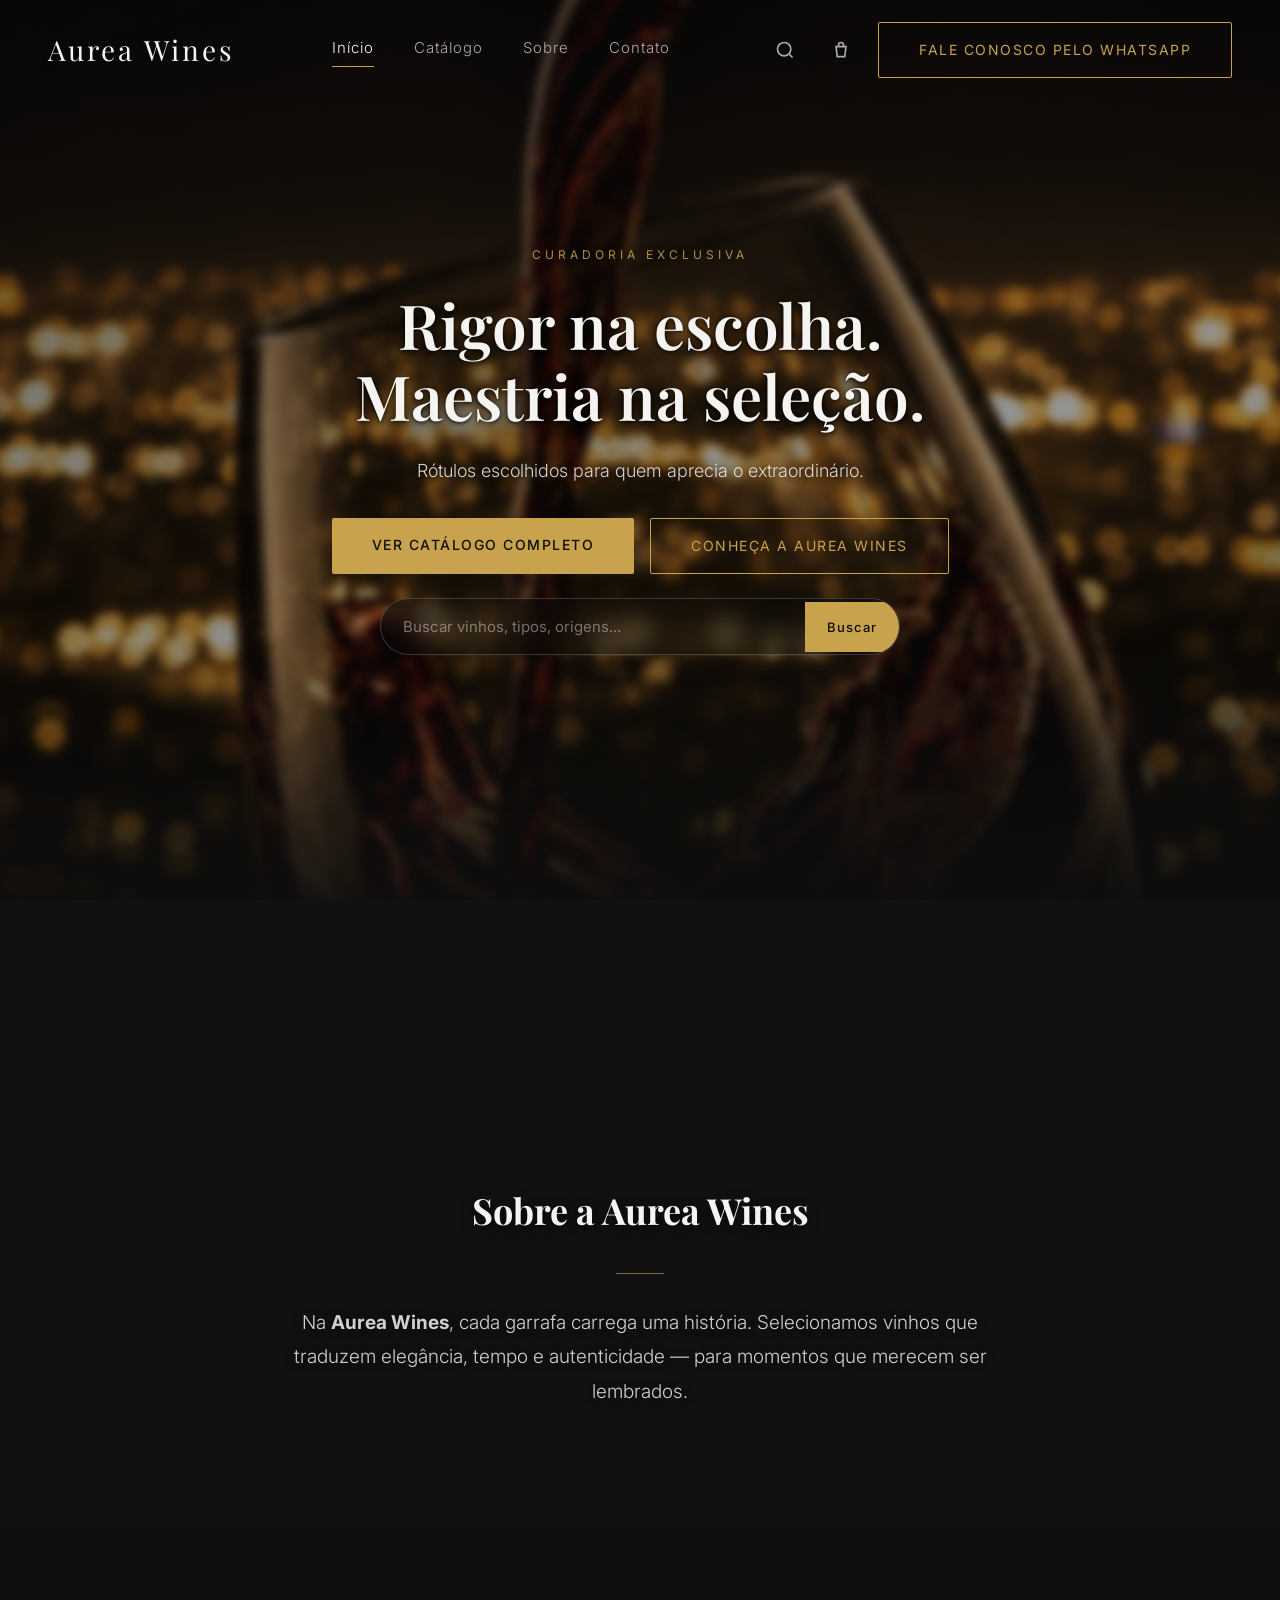
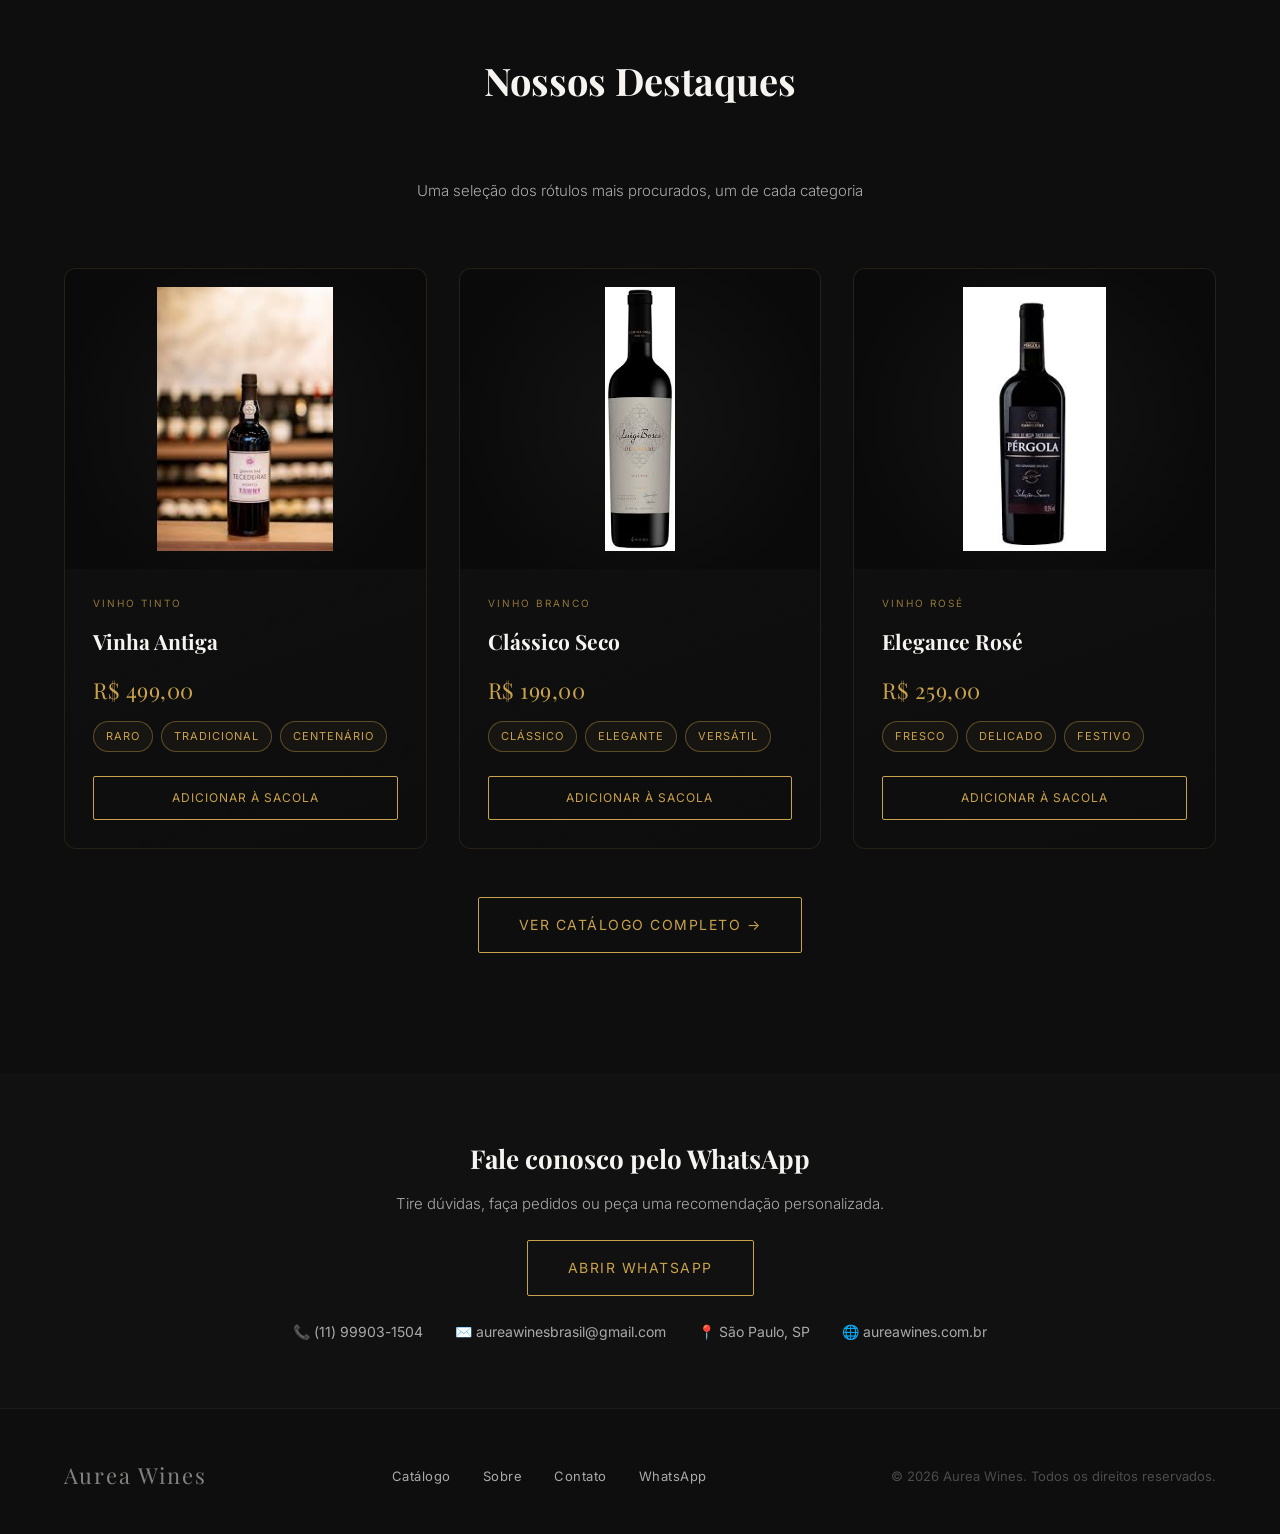
==== html/index.html @ b4cd6652 "Aurea Wines - versão inicial" ====
<!doctype html>
<html lang="pt-BR">
  <head>
    <meta charset="UTF-8" />
    <meta name="viewport" content="width=device-width, initial-scale=1.0" />
    <title>Aurea Wines — Rótulos selecionados com rigor</title>
    <meta
      name="description"
      content="Vinhos selecionados com rigor para quem aprecia o extraordinário."
    />
    <link rel="icon" type="image/png" href="../assets/images/Logo.png" />
    <link rel="preconnect" href="https://fonts.googleapis.com" />
    <link rel="preconnect" href="https://fonts.gstatic.com" crossorigin />
    <link
      href="https://fonts.googleapis.com/css2?family=Playfair+Display:wght@400;600&family=Inter:wght@300;400;500&display=swap"
      rel="stylesheet"
    />
    <link rel="stylesheet" href="../css/reset.css" />
    <link rel="stylesheet" href="../css/variables.css" />
    <link rel="stylesheet" href="../css/style.css" />
    <link rel="stylesheet" href="../css/animation-scroll.css" />
    <style>
      /* CTA compacto */
      .cta-compact {
        padding: 64px 0;
        background: var(--color-black-soft);
        text-align: center;
      }
      .cta-compact h3 {
        font-family: var(--font-title);
        font-size: 26px;
        margin-bottom: 10px;
      }
      .cta-compact p {
        font-size: 15px;
        color: var(--color-muted);
        margin-bottom: 24px;
        font-weight: 300;
      }
      .cta-compact-info {
        display: flex;
        justify-content: center;
        gap: 32px;
        flex-wrap: wrap;
        margin-top: 24px;
        font-size: 14px;
        color: var(--color-muted);
      }
    </style>
  </head>
  <body>
    <!-- HEADER -->
    <header class="header">
      <div class="header-content">
        <a href="index.html" class="logo">Aurea Wines</a>
        <nav class="nav nav-center">
          <a href="index.html" class="active">Início</a>
          <a href="catalogo.html">Catálogo</a>
          <a href="sobre.html">Sobre</a>
          <a href="contato.html">Contato</a>
        </nav>
        <div class="header-actions">
          <button class="icon-btn" aria-label="Buscar">
            <svg viewBox="0 0 24 24" class="icon">
              <circle cx="11" cy="11" r="8" />
              <line x1="21" y1="21" x2="16.65" y2="16.65" />
            </svg>
          </button>
          <button
            class="icon-btn"
            aria-label="Sacola"
            style="position: relative"
          >
            <svg viewBox="0 0 24 24" class="icon">
              <path d="M6 8h12l-1.5 12h-9L6 8z" />
              <path d="M9 8V6a3 3 0 0 1 6 0v2" />
            </svg>
            <span id="cartBadge"></span>
          </button>
          <a
            href="https://wa.me/5511999031504?text=Olá!%20Gostaria%20de%20conversar%20sobre%20os%20produtos%20da%20Aurea%20Wines."
            target="_blank"
            class="btn-outline header-cta"
          >
            Fale conosco pelo WhatsApp
          </a>
        </div>
      </div>
    </header>

    <!-- HERO + MANIFESTO -->
    <div class="bg-section">
      <section class="hero" id="home">
        <div class="hero-content container reveal">
          <span class="hero-eyebrow">Curadoria exclusiva</span>
          <h2>Rigor na escolha.<br />Maestria na seleção.</h2>
          <p>Rótulos escolhidos para quem aprecia o extraordinário.</p>
          <div class="hero-actions">
            <a href="catalogo.html" class="btn-primary"
              >Ver Catálogo Completo</a
            >
            <a href="sobre.html" class="btn-outline">Conheça a Aurea Wines</a>
          </div>
          <!-- Barra de busca rápida -->
          <div class="hero-search">
            <input
              type="text"
              id="heroSearchInput"
              placeholder="Buscar vinhos, tipos, origens..."
              autocomplete="off"
            />
            <button onclick="heroSearchGo()">Buscar</button>
          </div>
        </div>
      </section>

      <section class="manifesto reveal" id="sobre">
        <div class="container">
          <h3>Sobre a Aurea Wines</h3>
          <div class="manifesto-divider"></div>
          <p>
            Na <strong>Aurea Wines</strong>, cada garrafa carrega uma história.
            Selecionamos vinhos que traduzem elegância, tempo e autenticidade —
            para momentos que merecem ser lembrados.
          </p>
        </div>
      </section>
    </div>

    <!-- DESTAQUES (dinâmico — um por tipo) -->
    <section class="produtos-preview" id="produtos">
      <div class="container">
        <h3 class="reveal">Nossos Destaques</h3>
        <div class="section-gold-line reveal reveal-delay-1"></div>
        <p class="section-subtitle reveal reveal-delay-2">
          Uma seleção dos rótulos mais procurados, um de cada categoria
        </p>

        <!-- Skeletons enquanto carrega -->
        <div class="produtos-grid" id="destaquesGrid">
          <div class="wine-skeleton">
            <div class="skel-img"></div>
            <div class="skel-content">
              <div class="skel-line h2"></div>
              <div class="skel-line h1"></div>
              <div class="skel-line btn"></div>
            </div>
          </div>
          <div class="wine-skeleton">
            <div class="skel-img"></div>
            <div class="skel-content">
              <div class="skel-line h2"></div>
              <div class="skel-line h1"></div>
              <div class="skel-line btn"></div>
            </div>
          </div>
          <div class="wine-skeleton">
            <div class="skel-img"></div>
            <div class="skel-content">
              <div class="skel-line h2"></div>
              <div class="skel-line h1"></div>
              <div class="skel-line btn"></div>
            </div>
          </div>
        </div>

        <div style="text-align: center; margin-top: 48px" class="reveal">
          <a href="catalogo.html" class="btn-outline"
            >Ver catálogo completo →</a
          >
        </div>
      </div>
    </section>

    <!-- CTA COMPACTO -->
    <section class="cta-compact reveal" id="contato">
      <div class="container">
        <h3>Fale conosco pelo WhatsApp</h3>
        <p>
          Tire dúvidas, faça pedidos ou peça uma recomendação personalizada.
        </p>
        <a
          href="https://wa.me/5511999031504?text=Olá!%20Gostaria%20de%20conversar%20sobre%20os%20produtos%20da%20Aurea%20Wines."
          target="_blank"
          class="btn-outline"
        >
          Abrir WhatsApp
        </a>
        <div class="cta-compact-info">
          <span>📞 (11) 99903-1504</span>
          <span>✉️ aureawinesbrasil@gmail.com</span>
          <span>📍 São Paulo, SP</span>
          <span>🌐 aureawines.com.br</span>
        </div>
      </div>
    </section>

    <!-- FOOTER -->
    <footer class="footer reveal">
      <div class="container">
        <div class="footer-inner">
          <span class="footer-logo">Aurea Wines</span>
          <nav class="footer-links">
            <a href="catalogo.html">Catálogo</a>
            <a href="sobre.html">Sobre</a>
            <a href="contato.html">Contato</a>
            <a href="https://wa.me/5511999031504" target="_blank">WhatsApp</a>
          </nav>
          <p class="footer-copy">
            © 2026 Aurea Wines. Todos os direitos reservados.
          </p>
        </div>
      </div>
    </footer>

    <!-- OVERLAY + SACOLA -->
    <div class="cart-overlay" id="cartOverlay"></div>
    <div class="cart" id="cart">
      <div class="cart-header">
        <h3>Sua Sacola</h3>
        <button id="closeCart">✕</button>
      </div>
      <div class="cart-items" id="cartItems"></div>
      <div class="cart-footer">
        <div class="cart-footer-total">
          <span>Total</span><strong id="cartTotal">R$ 0,00</strong>
        </div>
        <a
          id="checkoutBtn"
          href="#"
          class="btn-primary"
          style="display: block; text-align: center"
          >Finalizar pelo WhatsApp</a
        >
      </div>
    </div>

    <script src="../js/shopify.js"></script>
    <script src="../js/cart.js"></script>
    <script src="../js/search.js"></script>
    <script src="../js/mobile-nav.js"></script>
    <script src="../js/animation-scroll.js"></script>
    <script>
      function heroSearchGo() {
        const q = document.getElementById("heroSearchInput").value.trim();
        if (q)
          window.location.href = `catalogo.html?q=${encodeURIComponent(q)}`;
        else window.location.href = "catalogo.html";
      }

      document
        .getElementById("heroSearchInput")
        ?.addEventListener("keydown", (e) => {
          if (e.key === "Enter") heroSearchGo();
        });

      // Destaques: busca produtos e escolhe 1 aleatório por tipo
      (async function loadDestaques() {
        const grid = document.getElementById("destaquesGrid");

        function fmtBRL(v) {
          return parseFloat(v).toLocaleString("pt-BR", {
            style: "currency",
            currency: "BRL",
          });
        }
        function esc(s) {
          return s.replace(/"/g, "&quot;").replace(/'/g, "&#39;");
        }
        function pick(arr) {
          return arr[Math.floor(Math.random() * arr.length)];
        }

        // Tipos exibidos nos destaques — um aleatório de cada
        const TIPOS_DESTAQUE = ["Vinho Tinto", "Vinho Branco", "Vinho Rosé"];

        let todos;
        try {
          if (isShopifyConfigured()) {
            const { products } = await fetchProductsPage(100);
            todos = products.map(mapShopifyProduct);
          } else {
            todos = DEMO_PRODUCTS;
          }
        } catch (_) {
          todos = DEMO_PRODUCTS;
        }

        // Agrupa disponíveis por tipo e sorteia 1 de cada
        const byType = {};
        todos
          .filter((p) => p.available && p.productType)
          .forEach((p) => {
            if (!byType[p.productType]) byType[p.productType] = [];
            byType[p.productType].push(p);
          });

        const picks = TIPOS_DESTAQUE.filter((t) => byType[t]?.length).map((t) =>
          pick(byType[t]),
        );

        if (!picks.length) {
          grid.innerHTML = "";
          return;
        }

        grid.innerHTML = picks
          .map(
            (p, i) => `
      <a href="produto.html?handle=${p.handle}" style="display:block;text-decoration:none;color:inherit;">
        <div class="wine-card" style="opacity:0;transform:translateY(32px);transition:opacity .6s ease ${i * 0.12}s,transform .6s ease ${i * 0.12}s;">
          <div class="wine-img">
            ${p.image ? `<img src="${p.image}" alt="${p.imageAlt}" loading="lazy" />` : ""}
          </div>
          <div class="wine-content">
            ${p.productType ? `<span style="font-size:10px;letter-spacing:2px;text-transform:uppercase;color:var(--color-gold);opacity:.7;">${p.productType}</span>` : ""}
            <h4>${p.title}</h4>
            <span class="wine-price">${fmtBRL(p.price)}</span>
            ${
              p.tags.length
                ? `<div class="wine-tags">${p.tags
                    .slice(0, 3)
                    .map((t) => `<span>${t}</span>`)
                    .join("")}</div>`
                : ""
            }
            <div class="wine-actions">
              <button class="btn-outline add-to-cart"
                data-name="${esc(p.title)}" data-price="${p.price}"
                data-variant-id="${p.variantId}" data-image="${p.image}"
                onclick="event.preventDefault();event.stopPropagation();">
                Adicionar à Sacola
              </button>
            </div>
          </div>
        </div>
      </a>`,
          )
          .join("");

        requestAnimationFrame(() =>
          requestAnimationFrame(() => {
            grid.querySelectorAll(".wine-card").forEach((el) => {
              el.style.opacity = "1";
              el.style.transform = "translateY(0)";
            });
          }),
        );
      })();
    </script>
  </body>
</html>
---- css/variables.css ----
:root {
  --color-black:      #0E0E0E;
  --color-black-soft: #111111;
  --color-gold:       #C9A24D;
  --color-offwhite:   #F5F4F1;
  --color-muted:      #AAAAAA;

  --font-title: 'Playfair Display', serif;
  --font-text:  'Inter', sans-serif;

  --container-width: 1200px;
  --section-padding:  120px;

  --transition-fast: 0.3s ease;
}
---- css/style.css ----
/* ================================================
   AURÉA WINES — STYLE.CSS
   ================================================ */

/* --------------------------------
   BASE
   -------------------------------- */
body {
  font-family: var(--font-text);
  background-color: var(--color-black);
  color: var(--color-offwhite);
  line-height: 1.7;
}

.container {
  width: 90%;
  max-width: var(--container-width);
  margin: 0 auto;
}

section {
  scroll-margin-top: 100px;
}

img {
  display: block;
  max-width: 100%;
}

/* --------------------------------
   HEADER
   -------------------------------- */
.header {
  position: fixed;
  top: 0;
  left: 0;
  width: 100%;
  padding: 22px 0;
  z-index: 1000;
  background: transparent;
  transition:
    background 0.4s ease,
    padding 0.4s ease,
    box-shadow 0.4s ease;
}

.header.scrolled {
  background: rgba(10, 10, 10, 0.92);
  backdrop-filter: blur(12px);
  -webkit-backdrop-filter: blur(12px);
  box-shadow: 0 4px 24px rgba(0, 0, 0, 0.3);
  padding: 14px 0;
}

.header-content {
  max-width: 1400px;
  padding: 0 48px;
  margin: 0 auto;
  display: flex;
  align-items: center;
  justify-content: space-between;
  gap: 24px;
}

/* Logo */
.logo {
  font-family: var(--font-title);
  font-size: 28px;
  letter-spacing: 3px;
  color: var(--color-offwhite);
  flex-shrink: 0;
  text-decoration: none;
}

/* Nav central */
.nav-center {
  display: flex;
  justify-content: center;
  gap: 40px;
  flex: 1;
}

.nav a {
  font-family: var(--font-text);
  font-size: 15px;
  font-weight: 300;
  letter-spacing: 1px;
  color: var(--color-muted);
  transition: color var(--transition-fast);
  position: relative;
  padding-bottom: 4px;
}

.nav a::after {
  content: "";
  position: absolute;
  left: 0;
  bottom: -2px;
  width: 100%;
  height: 1px;
  background: var(--color-gold);
  transform: scaleX(0);
  transform-origin: center;
  transition: transform 0.3s ease;
}

.nav a:hover {
  color: var(--color-gold);
}
.nav a:hover::after {
  transform: scaleX(1);
}
.nav a.active {
  color: var(--color-offwhite);
}
.nav a.active::after {
  transform: scaleX(1);
}

/* Header actions */
.header-actions {
  display: flex;
  align-items: center;
  gap: 18px;
  flex-shrink: 0;
}

/* Ícones */
.icon-btn {
  position: relative;
  display: flex;
  align-items: center;
  justify-content: center;
  width: 38px;
  height: 38px;
  border-radius: 50%;
  transition: background 0.2s ease;
  cursor: pointer;
}

.icon-btn:hover {
  background: rgba(201, 162, 77, 0.1);
}

.icon {
  width: 20px;
  height: 20px;
  stroke: var(--color-muted);
  fill: none;
  stroke-width: 2;
  transition: stroke 0.3s ease;
}

.icon-btn:hover .icon {
  stroke: var(--color-gold);
}

/* Badge sacola */
#cartBadge {
  display: none;
  align-items: center;
  justify-content: center;
  position: absolute;
  top: 2px;
  right: 2px;
  width: 18px;
  height: 18px;
  background: var(--color-gold);
  color: var(--color-black);
  border-radius: 50%;
  font-size: 10px;
  font-weight: 700;
  line-height: 1;
}

#cartBadge.visible {
  display: flex;
}

/* CTA header */
.header-cta {
  padding: 8px 20px;
  font-size: 13px;
  font-weight: 400;
  letter-spacing: 0.5px;
  color: var(--color-muted);
  border: 1px solid rgba(170, 170, 170, 0.35);
  border-radius: 999px;
  white-space: nowrap;
  transition: all 0.3s ease;
  font-family: var(--font-text);
}

.header-cta:hover {
  color: var(--color-gold);
  border-color: var(--color-gold);
  background: rgba(201, 162, 77, 0.08);
}

/* --------------------------------
   HERO
   -------------------------------- */
.hero {
  height: 100vh;
  min-height: 680px;
  background: url("../assets/images/hero-home.jpg") center / cover no-repeat;
  position: relative;
  display: flex;
  align-items: center;
  justify-content: center;
  overflow: hidden;
}

.hero::before {
  content: "";
  position: absolute;
  inset: 0;
  background: linear-gradient(
    160deg,
    rgba(10, 10, 10, 0.55) 0%,
    rgba(10, 10, 10, 0.3) 60%,
    rgba(10, 10, 10, 0.65) 100%
  );
  z-index: 1;
}

.hero::after {
  content: "";
  position: absolute;
  left: 0;
  bottom: 0;
  width: 100%;
  height: 260px;
  background: linear-gradient(
    to bottom,
    transparent 0%,
    rgba(14, 14, 14, 0.9) 100%
  );
  z-index: 2;
  pointer-events: none;
}

.hero-content {
  position: relative;
  z-index: 3;
  display: flex;
  flex-direction: column;
  align-items: center;
  text-align: center;
  gap: 24px;
  max-width: 800px;
}

.hero-eyebrow {
  font-size: 12px;
  letter-spacing: 4px;
  text-transform: uppercase;
  color: var(--color-gold);
  opacity: 0.85;
  text-shadow: 0 1px 8px rgba(0, 0, 0, 0.8);
}

.hero h2 {
  font-family: var(--font-title);
  font-size: clamp(36px, 5vw, 62px);
  line-height: 1.15;
  font-weight: 600;
  text-shadow:
    0 2px 16px rgba(0, 0, 0, 0.75),
    0 1px 4px rgba(0, 0, 0, 0.9);
}

.hero p {
  font-size: 18px;
  font-weight: 300;
  color: rgba(245, 244, 241, 0.85);
  max-width: 480px;
  text-shadow: 0 1px 10px rgba(0, 0, 0, 0.8);
}

.hero-actions {
  display: flex;
  gap: 16px;
  flex-wrap: wrap;
  justify-content: center;
  margin-top: 8px;
}

/* Catálogo hero */
.hero-catalogo {
  height: 60vh;
  min-height: 440px;
  position: relative;
  display: flex;
  align-items: center;
  justify-content: center;
  overflow: hidden;
}

/* Imagem com blur */
.hero-catalogo::before {
  content: "";
  position: absolute;
  inset: -30px;
  background: url("../assets/images/vinhoMenu.png") center / cover no-repeat;
  filter: blur(5px);
  z-index: 0;
}

/* Overlay escuro */
.hero-catalogo::after {
  content: "";
  position: absolute;
  inset: 0;
  background: rgba(10, 10, 10, 0.52);
  z-index: 1;
}

.hero-catalogo .hero-content {
  z-index: 2;
  text-shadow: 0 2px 12px rgba(0, 0, 0, 0.8);
}

/* --------------------------------
   HERO SEARCH BAR (index)
   -------------------------------- */
.hero-search {
  display: flex;
  align-items: center;
  width: 100%;
  max-width: 520px;
  background: rgba(10, 10, 10, 0.45);
  border: 1px solid rgba(255, 255, 255, 0.18);
  border-radius: 999px;
  overflow: hidden;
  backdrop-filter: blur(10px);
  -webkit-backdrop-filter: blur(10px);
  transition:
    border-color 0.3s ease,
    box-shadow 0.3s ease;
}

.hero-search:focus-within {
  border-color: rgba(201, 162, 77, 0.6);
  box-shadow: 0 0 0 3px rgba(201, 162, 77, 0.12);
}

.hero-search input {
  flex: 1;
  background: transparent;
  border: none;
  outline: none;
  padding: 15px 22px;
  font-size: 15px;
  font-family: var(--font-text);
  color: var(--color-offwhite);
  caret-color: var(--color-gold);
}

.hero-search input::placeholder {
  color: rgba(255, 255, 255, 0.4);
}

.hero-search button {
  padding: 0 22px;
  height: 50px;
  background: var(--color-gold);
  color: var(--color-black);
  font-size: 13px;
  font-weight: 500;
  letter-spacing: 1px;
  font-family: var(--font-text);
  cursor: pointer;
  border: none;
  white-space: nowrap;
  transition: opacity 0.2s;
}

.hero-search button:hover {
  opacity: 0.88;
}

/* --------------------------------
   HERO GENÉRICO (sobre, contato)
   -------------------------------- */
.hero-page {
  height: 50vh;
  min-height: 380px;
  position: relative;
  display: flex;
  align-items: center;
  justify-content: center;
  background: var(--color-black-soft);
  overflow: hidden;
}

.hero-page::before {
  content: "";
  position: absolute;
  inset: 0;
  background: radial-gradient(
    ellipse at center top,
    rgba(201, 162, 77, 0.06) 0%,
    transparent 70%
  );
  pointer-events: none;
}

.hero-page .hero-content {
  z-index: 2;
}

/* --------------------------------
   BG SECTION (bg imagem)
   -------------------------------- */
.bg-section {
  position: relative;
  overflow: hidden;
}

/* Imagem com blur via pseudo-elemento (evita blur nas bordas) */
.bg-section::before {
  content: "";
  position: absolute;
  inset: -30px;
  background: url("../assets/images/vinhoMenu.png") center / cover no-repeat;
  filter: blur(5px);
  z-index: 0;
}

.bg-section::after {
  content: "";
  position: absolute;
  inset: 0;
  background: rgba(10, 10, 10, 0.18);
  z-index: 1;
}

.bg-section > * {
  position: relative;
  z-index: 2;
}

/* --------------------------------
   MANIFESTO / SOBRE (index)
   -------------------------------- */
.manifesto {
  position: relative;
  padding: calc(var(--section-padding) + 160px) 0 var(--section-padding);
  background-color: var(--color-black-soft);
  text-align: center;
  overflow: hidden;
}

.manifesto::before {
  content: "";
  position: absolute;
  top: 0;
  left: 0;
  width: 100%;
  height: 220px;
  background: linear-gradient(
    to top,
    var(--color-black-soft) 0%,
    transparent 100%
  );
  z-index: 1;
  pointer-events: none;
}

.manifesto > * {
  position: relative;
  z-index: 2;
}

.manifesto h3 {
  font-family: var(--font-title);
  font-size: 36px;
  margin-bottom: 24px;
  text-shadow: 0 2px 12px rgba(0, 0, 0, 0.7);
}

.manifesto p {
  max-width: 720px;
  margin: 0 auto;
  font-size: 19px;
  font-weight: 300;
  color: rgba(245, 244, 241, 0.85);
  line-height: 1.8;
  text-shadow: 0 1px 8px rgba(0, 0, 0, 0.6);
}

.manifesto-divider {
  width: 48px;
  height: 1px;
  background: var(--color-gold);
  margin: 32px auto;
  opacity: 0.6;
}

/* --------------------------------
   BOTÕES
   -------------------------------- */
.btn-primary {
  display: inline-block;
  background: var(--color-gold);
  color: var(--color-black);
  padding: 15px 40px;
  font-family: var(--font-text);
  font-size: 14px;
  font-weight: 500;
  letter-spacing: 1.5px;
  text-transform: uppercase;
  border-radius: 2px;
  transition:
    opacity 0.3s ease,
    transform 0.2s ease;
}

.btn-primary:hover {
  opacity: 0.86;
  transform: translateY(-1px);
}
.btn-primary:active {
  transform: translateY(0);
}

.btn-outline {
  display: inline-block;
  border: 1px solid var(--color-gold);
  color: var(--color-gold);
  padding: 15px 40px;
  font-family: var(--font-text);
  font-size: 14px;
  letter-spacing: 1.5px;
  text-transform: uppercase;
  border-radius: 2px;
  transition:
    background 0.3s ease,
    color 0.3s ease,
    transform 0.2s ease;
}

.btn-outline:hover {
  background: var(--color-gold);
  color: var(--color-black);
  transform: translateY(-1px);
}

.btn-outline.added {
  background: var(--color-gold);
  color: var(--color-black);
}

.btn-sm {
  padding: 10px 24px;
  font-size: 12px;
  letter-spacing: 1px;
}

/* --------------------------------
   SEÇÃO PRODUTOS PREVIEW (index)
   -------------------------------- */
.produtos-preview {
  padding: var(--section-padding) 0;
  background: var(--color-black);
}

.produtos-preview > .container > h3 {
  font-family: var(--font-title);
  font-size: 38px;
  text-align: center;
  margin-bottom: 16px;
}

.section-subtitle {
  text-align: center;
  color: var(--color-muted);
  font-size: 15px;
  font-weight: 300;
  margin-bottom: 64px;
}

.section-gold-line {
  width: 40px;
  height: 1px;
  background: var(--color-gold);
  margin: 16px auto 48px;
  opacity: 0.5;
}

.produtos-grid {
  display: grid;
  grid-template-columns: repeat(3, 1fr);
  gap: 32px;
}

/* Catálogo — grid de 3 ou 4 colunas */
.catalogo-grid {
  display: grid;
  grid-template-columns: repeat(3, 1fr);
  gap: 32px;
}

/* --------------------------------
   WINE CARD (premium)
   -------------------------------- */
.wine-card {
  background: linear-gradient(160deg, #111 0%, #0d0d0d 100%);
  border: 1px solid rgba(201, 162, 77, 0.12);
  border-radius: 12px;
  overflow: hidden;
  display: flex;
  flex-direction: column;
  transition:
    transform 0.4s ease,
    box-shadow 0.4s ease,
    border-color 0.4s ease;
}

.wine-card:hover {
  transform: translateY(-8px);
  box-shadow: 0 24px 60px rgba(0, 0, 0, 0.55);
  border-color: rgba(201, 162, 77, 0.28);
}

.wine-img {
  width: 100%;
  height: 300px;
  display: flex;
  align-items: center;
  justify-content: center;
  background: radial-gradient(circle at center, #141414 0%, #0a0a0a 80%);
  overflow: hidden;
}

.wine-img img {
  max-height: 88%;
  max-width: 88%;
  object-fit: contain;
  transition: transform 0.5s ease;
}

.wine-card:hover .wine-img img {
  transform: scale(1.06);
}

.wine-content {
  padding: 26px 28px 28px;
  display: flex;
  flex-direction: column;
  gap: 12px;
  flex: 1;
}

.wine-content h4 {
  font-family: var(--font-title);
  font-size: 21px;
  color: var(--color-offwhite);
}

.wine-origin {
  font-size: 13px;
  color: var(--color-muted);
  letter-spacing: 0.3px;
}

.wine-price {
  font-family: var(--font-title);
  font-size: 22px;
  color: var(--color-gold);
  letter-spacing: 0.5px;
}

.wine-price-compare {
  font-size: 14px;
  color: var(--color-muted);
  text-decoration: line-through;
  margin-left: 6px;
}

.wine-tags {
  display: flex;
  flex-wrap: wrap;
  gap: 8px;
}

.wine-tags span {
  padding: 5px 12px;
  font-size: 11px;
  letter-spacing: 1px;
  text-transform: uppercase;
  border-radius: 999px;
  border: 1px solid rgba(201, 162, 77, 0.4);
  color: var(--color-gold);
  background: rgba(201, 162, 77, 0.05);
}

.wine-desc {
  font-size: 14px;
  line-height: 1.65;
  color: rgba(170, 170, 170, 0.85);
  flex: 1;
}

.wine-actions {
  display: flex;
  align-items: center;
  justify-content: flex-end;
  margin-top: 12px;
}

.add-to-cart {
  padding: 11px 24px;
  font-size: 12px;
  letter-spacing: 1px;
  width: 100%;
  text-align: center;
}

/* Badge "Esgotado" */
.wine-badge {
  display: inline-block;
  font-size: 10px;
  letter-spacing: 1.5px;
  text-transform: uppercase;
  padding: 4px 10px;
  border-radius: 999px;
  background: rgba(170, 170, 170, 0.1);
  color: var(--color-muted);
  margin-bottom: 4px;
}

.wine-badge.sold-out {
  border: 1px solid rgba(170, 170, 170, 0.2);
}

/* Skeleton loading */
.wine-skeleton {
  background: linear-gradient(160deg, #111 0%, #0d0d0d 100%);
  border: 1px solid rgba(201, 162, 77, 0.06);
  border-radius: 12px;
  overflow: hidden;
}

.skel-img {
  height: 300px;
  background: linear-gradient(90deg, #141414 25%, #1a1a1a 50%, #141414 75%);
  background-size: 200% 100%;
  animation: shimmer 1.5s infinite;
}

.skel-content {
  padding: 26px 28px;
  display: flex;
  flex-direction: column;
  gap: 14px;
}

.skel-line {
  border-radius: 4px;
  background: linear-gradient(90deg, #1a1a1a 25%, #222 50%, #1a1a1a 75%);
  background-size: 200% 100%;
  animation: shimmer 1.5s infinite;
}

.skel-line.h2 {
  height: 22px;
  width: 65%;
}
.skel-line.h1 {
  height: 14px;
  width: 45%;
}
.skel-line.p1 {
  height: 14px;
  width: 90%;
}
.skel-line.p2 {
  height: 14px;
  width: 75%;
}
.skel-line.btn {
  height: 42px;
  width: 100%;
  margin-top: 12px;
  border-radius: 2px;
}

@keyframes shimmer {
  0% {
    background-position: 200% 0;
  }
  100% {
    background-position: -200% 0;
  }
}

/* --------------------------------
   CATÁLOGO SECTION
   -------------------------------- */
.catalogo-section {
  padding: 80px 0 var(--section-padding);
  min-height: 70vh;
}

/* Barra de filtros */
.catalogo-toolbar {
  display: flex;
  align-items: center;
  justify-content: space-between;
  gap: 20px;
  margin-bottom: 48px;
  flex-wrap: wrap;
}

.catalogo-filters {
  display: flex;
  gap: 10px;
  flex-wrap: wrap;
}

.filter-btn {
  padding: 8px 20px;
  font-size: 13px;
  letter-spacing: 0.5px;
  border: 1px solid rgba(170, 170, 170, 0.2);
  border-radius: 999px;
  color: var(--color-muted);
  background: transparent;
  cursor: pointer;
  transition: all 0.25s ease;
}

.filter-btn:hover {
  border-color: var(--color-gold);
  color: var(--color-gold);
}

.filter-btn.active {
  border-color: var(--color-gold);
  background: rgba(201, 162, 77, 0.1);
  color: var(--color-gold);
}

.catalogo-sort {
  display: flex;
  align-items: center;
  gap: 10px;
  font-size: 13px;
  color: var(--color-muted);
}

.catalogo-sort select {
  background: rgba(255, 255, 255, 0.04);
  border: 1px solid rgba(170, 170, 170, 0.2);
  color: var(--color-offwhite);
  padding: 8px 14px;
  border-radius: 6px;
  font-size: 13px;
  font-family: var(--font-text);
  cursor: pointer;
}

.catalogo-sort select:focus {
  outline: none;
  border-color: var(--color-gold);
}

.catalogo-count {
  font-size: 13px;
  color: var(--color-muted);
  align-self: center;
}

/* Mensagem de erro / configuração */
.config-notice {
  display: none;
  background: rgba(201, 162, 77, 0.07);
  border: 1px solid rgba(201, 162, 77, 0.2);
  border-radius: 8px;
  padding: 16px 24px;
  margin-bottom: 40px;
  font-size: 14px;
  color: var(--color-muted);
  line-height: 1.6;
}

.config-notice strong {
  color: var(--color-gold);
}
.config-notice.visible {
  display: block;
}

/* Nenhum resultado */
.no-results {
  grid-column: 1 / -1;
  text-align: center;
  padding: 80px 0;
  color: var(--color-muted);
}

.no-results svg {
  margin: 0 auto 24px;
  opacity: 0.3;
}

/* --------------------------------
   CTA / CONTATO
   -------------------------------- */
.cta {
  padding: var(--section-padding) 0;
  background: var(--color-black-soft);
  text-align: center;
  position: relative;
  overflow: hidden;
}

.cta::before {
  content: "";
  position: absolute;
  inset: 0;
  background: radial-gradient(
    ellipse at center,
    rgba(201, 162, 77, 0.04) 0%,
    transparent 70%
  );
  pointer-events: none;
}

.cta > .container {
  position: relative;
  z-index: 1;
}

.cta h3 {
  font-family: var(--font-title);
  font-size: 38px;
  margin-bottom: 16px;
}

.cta p {
  font-size: 17px;
  font-weight: 300;
  color: var(--color-muted);
  margin-bottom: 40px;
  max-width: 520px;
  margin-left: auto;
  margin-right: auto;
}

/* --------------------------------
   PÁGINA SOBRE
   -------------------------------- */
.sobre-section {
  padding: var(--section-padding) 0;
  background: var(--color-black);
}

.sobre-grid {
  display: grid;
  grid-template-columns: 1fr 1fr;
  gap: 80px;
  align-items: center;
}

.sobre-text h2 {
  font-family: var(--font-title);
  font-size: 42px;
  margin-bottom: 24px;
  line-height: 1.2;
}

.sobre-text p {
  font-size: 17px;
  font-weight: 300;
  color: rgba(245, 244, 241, 0.82);
  line-height: 1.8;
  margin-bottom: 20px;
}

.sobre-img-wrap {
  position: relative;
  border-radius: 4px;
  overflow: hidden;
}

.sobre-img-wrap img {
  width: 100%;
  height: 560px;
  object-fit: cover;
}

.sobre-img-wrap::after {
  content: "";
  position: absolute;
  inset: 0;
  border: 1px solid rgba(201, 162, 77, 0.15);
  border-radius: 4px;
  pointer-events: none;
}

.valores-grid {
  display: grid;
  grid-template-columns: repeat(3, 1fr);
  gap: 32px;
  margin-top: 80px;
}

.valor-card {
  padding: 36px 28px;
  background: var(--color-black-soft);
  border: 1px solid rgba(201, 162, 77, 0.1);
  border-radius: 8px;
  text-align: center;
}

.valor-card svg {
  margin: 0 auto 20px;
  opacity: 0.7;
  color: var(--color-gold);
}

.valor-card h4 {
  font-family: var(--font-title);
  font-size: 20px;
  margin-bottom: 12px;
}

.valor-card p {
  font-size: 15px;
  font-weight: 300;
  color: var(--color-muted);
  line-height: 1.7;
}

/* --------------------------------
   PÁGINA CONTATO
   -------------------------------- */
.contato-section {
  padding: var(--section-padding) 0;
  background: var(--color-black);
}

.contato-grid {
  display: grid;
  grid-template-columns: 1fr 1.2fr;
  gap: 80px;
  align-items: start;
}

.contato-info h2 {
  font-family: var(--font-title);
  font-size: 40px;
  margin-bottom: 20px;
}

.contato-info p {
  font-size: 17px;
  font-weight: 300;
  color: var(--color-muted);
  margin-bottom: 40px;
}

.contato-item {
  display: flex;
  align-items: flex-start;
  gap: 16px;
  margin-bottom: 28px;
}

.contato-item-icon {
  width: 44px;
  height: 44px;
  border: 1px solid rgba(201, 162, 77, 0.2);
  border-radius: 8px;
  display: flex;
  align-items: center;
  justify-content: center;
  flex-shrink: 0;
}

.contato-item-icon svg {
  stroke: var(--color-gold);
  fill: none;
}

.contato-item-text {
  flex: 1;
}
.contato-item-text strong {
  display: block;
  font-size: 13px;
  letter-spacing: 1px;
  text-transform: uppercase;
  color: var(--color-gold);
  margin-bottom: 4px;
}

.contato-item-text span {
  font-size: 15px;
  color: var(--color-muted);
  font-weight: 300;
}

/* Form de contato */
.contato-form {
  background: var(--color-black-soft);
  border: 1px solid rgba(201, 162, 77, 0.1);
  border-radius: 12px;
  padding: 48px;
}

.contato-form h3 {
  font-family: var(--font-title);
  font-size: 26px;
  margin-bottom: 32px;
}

.form-group {
  margin-bottom: 24px;
}

.form-group label {
  display: block;
  font-size: 12px;
  letter-spacing: 1.5px;
  text-transform: uppercase;
  color: var(--color-muted);
  margin-bottom: 10px;
}

.form-group input,
.form-group textarea,
.form-group select {
  width: 100%;
  background: rgba(255, 255, 255, 0.03);
  border: 1px solid rgba(170, 170, 170, 0.15);
  border-radius: 6px;
  padding: 14px 18px;
  font-size: 15px;
  font-family: var(--font-text);
  color: var(--color-offwhite);
  transition: border-color 0.3s ease;
}

.form-group input:focus,
.form-group textarea:focus,
.form-group select:focus {
  outline: none;
  border-color: rgba(201, 162, 77, 0.5);
  background: rgba(201, 162, 77, 0.03);
}

.form-group textarea {
  resize: vertical;
  min-height: 130px;
  line-height: 1.6;
}

.form-success {
  display: none;
  text-align: center;
  padding: 40px;
  color: var(--color-gold);
}

.form-success svg {
  margin: 0 auto 16px;
}

/* --------------------------------
   SACOLA (CART)
   -------------------------------- */
.cart-overlay {
  position: fixed;
  inset: 0;
  background: rgba(0, 0, 0, 0.55);
  opacity: 0;
  pointer-events: none;
  transition: opacity 0.35s ease;
  z-index: 2000;
}

.cart-overlay.active {
  opacity: 1;
  pointer-events: all;
}

.cart {
  position: fixed;
  top: 0;
  right: -420px;
  width: 400px;
  height: 100vh;
  background: #0f0f0f;
  border-left: 1px solid rgba(201, 162, 77, 0.1);
  z-index: 3000;
  display: flex;
  flex-direction: column;
  transition: right 0.4s cubic-bezier(0.22, 1, 0.36, 1);
}

.cart.active {
  right: 0;
}

.cart-header {
  display: flex;
  justify-content: space-between;
  align-items: center;
  padding: 24px 28px;
  border-bottom: 1px solid rgba(255, 255, 255, 0.07);
}

.cart-header h3 {
  font-family: var(--font-title);
  font-size: 20px;
  letter-spacing: 1px;
}

.cart-header button {
  width: 34px;
  height: 34px;
  border-radius: 50%;
  display: flex;
  align-items: center;
  justify-content: center;
  color: var(--color-muted);
  font-size: 18px;
  transition:
    background 0.2s,
    color 0.2s;
  cursor: pointer;
}

.cart-header button:hover {
  background: rgba(255, 255, 255, 0.06);
  color: var(--color-offwhite);
}

.cart-items {
  flex: 1;
  overflow-y: auto;
  padding: 20px 28px;
  scrollbar-width: thin;
  scrollbar-color: rgba(201, 162, 77, 0.2) transparent;
}

/* Sacola vazia */
.cart-empty {
  display: flex;
  flex-direction: column;
  align-items: center;
  text-align: center;
  gap: 16px;
  padding: 60px 0;
  color: var(--color-muted);
}

.cart-empty p {
  font-size: 15px;
  font-weight: 300;
}

/* Item na sacola */
.cart-item {
  display: grid;
  grid-template-columns: 64px 1fr auto;
  align-items: center;
  gap: 14px;
  padding: 16px 0;
  border-bottom: 1px solid rgba(255, 255, 255, 0.06);
}

.cart-item:last-child {
  border-bottom: none;
}

.cart-item-img-wrap {
  width: 64px;
  height: 64px;
  border-radius: 6px;
  overflow: hidden;
  background: #1a1a1a;
  display: flex;
  align-items: center;
  justify-content: center;
  flex-shrink: 0;
}

.cart-item-img-wrap img {
  width: 100%;
  height: 100%;
  object-fit: cover;
}

.cart-item-placeholder {
  display: flex;
  align-items: center;
  justify-content: center;
  width: 100%;
  height: 100%;
}

.cart-item-info {
  display: flex;
  flex-direction: column;
  gap: 6px;
  min-width: 0;
}

.cart-item-name {
  font-size: 14px;
  font-weight: 400;
  color: var(--color-offwhite);
  white-space: nowrap;
  overflow: hidden;
  text-overflow: ellipsis;
}

.cart-item-price {
  font-size: 13px;
  color: var(--color-gold);
  font-family: var(--font-title);
}

/* Controles de quantidade */
.cart-qty {
  display: flex;
  align-items: center;
  gap: 10px;
}

.qty-btn {
  width: 26px;
  height: 26px;
  border-radius: 50%;
  border: 1px solid rgba(170, 170, 170, 0.2);
  color: var(--color-muted);
  font-size: 16px;
  display: flex;
  align-items: center;
  justify-content: center;
  cursor: pointer;
  transition: all 0.2s ease;
  line-height: 1;
}

.qty-btn:hover {
  border-color: var(--color-gold);
  color: var(--color-gold);
}

.qty-num {
  font-size: 14px;
  min-width: 18px;
  text-align: center;
}

.cart-remove {
  color: rgba(170, 170, 170, 0.35);
  cursor: pointer;
  transition: color 0.2s;
  display: flex;
  align-items: center;
  padding: 4px;
}

.cart-remove:hover {
  color: #c0392b;
}

/* Footer sacola */
.cart-footer {
  padding: 20px 28px 28px;
  border-top: 1px solid rgba(255, 255, 255, 0.07);
}

.cart-footer-total {
  display: flex;
  justify-content: space-between;
  align-items: center;
  margin-bottom: 20px;
  font-size: 15px;
}

.cart-footer-total span {
  color: var(--color-muted);
}
.cart-footer-total strong {
  font-family: var(--font-title);
  font-size: 20px;
  color: var(--color-offwhite);
}

#checkoutBtn {
  display: block;
  width: 100%;
  text-align: center;
  padding: 16px;
  position: relative;
}

@keyframes spin {
  to {
    transform: rotate(360deg);
  }
}

/* --------------------------------
   SEARCH MODAL
   -------------------------------- */
.search-modal {
  position: fixed;
  inset: 0;
  z-index: 4000;
  display: flex;
  align-items: flex-start;
  justify-content: center;
  padding-top: 80px;
  pointer-events: none;
  opacity: 0;
  transition: opacity 0.3s ease;
}

.search-modal.active {
  pointer-events: all;
  opacity: 1;
}

.search-overlay {
  position: absolute;
  inset: 0;
  background: rgba(0, 0, 0, 0.65);
  backdrop-filter: blur(6px);
  -webkit-backdrop-filter: blur(6px);
}

.search-box {
  position: relative;
  z-index: 1;
  width: 90%;
  max-width: 680px;
  background: #111;
  border: 1px solid rgba(201, 162, 77, 0.18);
  border-radius: 12px;
  overflow: hidden;
  transform: translateY(-12px);
  transition: transform 0.3s ease;
  max-height: calc(100vh - 120px);
  display: flex;
  flex-direction: column;
}

.search-modal.active .search-box {
  transform: translateY(0);
}

.search-input-wrap {
  display: flex;
  align-items: center;
  gap: 14px;
  padding: 18px 22px;
  border-bottom: 1px solid rgba(255, 255, 255, 0.07);
  flex-shrink: 0;
}

.search-icon-inline {
  flex-shrink: 0;
}

#searchInput {
  flex: 1;
  font-size: 17px;
  font-family: var(--font-text);
  background: transparent;
  border: none;
  outline: none;
  color: var(--color-offwhite);
  caret-color: var(--color-gold);
}

#searchInput::placeholder {
  color: rgba(170, 170, 170, 0.4);
}

#searchClose {
  width: 32px;
  height: 32px;
  border-radius: 50%;
  color: var(--color-muted);
  display: flex;
  align-items: center;
  justify-content: center;
  cursor: pointer;
  transition:
    background 0.2s,
    color 0.2s;
  flex-shrink: 0;
}

#searchClose:hover {
  background: rgba(255, 255, 255, 0.06);
  color: var(--color-offwhite);
}

.search-results {
  padding: 20px 22px;
  overflow-y: auto;
  flex: 1;
  scrollbar-width: thin;
  scrollbar-color: rgba(201, 162, 77, 0.2) transparent;
}

.search-hint {
  font-size: 14px;
  color: rgba(170, 170, 170, 0.5);
  text-align: center;
  padding: 20px 0;
}

.search-count {
  font-size: 12px;
  letter-spacing: 1px;
  text-transform: uppercase;
  color: var(--color-muted);
  margin-bottom: 16px;
}

.search-grid {
  display: flex;
  flex-direction: column;
  gap: 12px;
}

.search-result-card {
  display: grid;
  grid-template-columns: 56px 1fr auto;
  align-items: center;
  gap: 14px;
  padding: 14px 12px;
  border-radius: 8px;
  background: rgba(255, 255, 255, 0.025);
  border: 1px solid transparent;
  transition:
    border-color 0.2s,
    background 0.2s;
}

.search-result-card:hover {
  background: rgba(201, 162, 77, 0.05);
  border-color: rgba(201, 162, 77, 0.15);
}

.search-result-img {
  width: 56px;
  height: 56px;
  border-radius: 6px;
  background: #1a1a1a;
  overflow: hidden;
  display: flex;
  align-items: center;
  justify-content: center;
}

.search-result-img img {
  width: 100%;
  height: 100%;
  object-fit: cover;
}

.search-img-placeholder {
  display: flex;
  align-items: center;
  justify-content: center;
  width: 100%;
  height: 100%;
}

.search-result-info {
  min-width: 0;
}

.search-result-type {
  font-size: 10px;
  letter-spacing: 1.5px;
  text-transform: uppercase;
  color: var(--color-gold);
  opacity: 0.7;
  display: block;
  margin-bottom: 4px;
}

.search-result-info h4 {
  font-family: var(--font-title);
  font-size: 15px;
  color: var(--color-offwhite);
  white-space: nowrap;
  overflow: hidden;
  text-overflow: ellipsis;
}

.search-result-price {
  font-size: 14px;
  color: var(--color-gold);
  display: block;
  margin-top: 4px;
}

.search-add-btn {
  flex-shrink: 0;
}

.search-see-all {
  display: block;
  text-align: center;
  margin-top: 20px;
  padding: 14px;
  font-size: 13px;
  letter-spacing: 1px;
  color: var(--color-gold);
  border-top: 1px solid rgba(255, 255, 255, 0.06);
  transition: background 0.2s;
}

.search-see-all:hover {
  background: rgba(201, 162, 77, 0.05);
}

.search-empty {
  text-align: center;
  padding: 36px 0;
  color: var(--color-muted);
}

.search-empty p {
  font-size: 15px;
  margin-bottom: 8px;
}
.search-empty p strong {
  color: var(--color-offwhite);
}

/* Loading dots */
.search-loading {
  display: flex;
  align-items: center;
  justify-content: center;
  gap: 8px;
  padding: 36px 0;
}

.search-loading span {
  display: block;
  width: 8px;
  height: 8px;
  border-radius: 50%;
  background: var(--color-gold);
  opacity: 0.4;
  animation: pulse-dot 1.2s ease-in-out infinite;
}

.search-loading span:nth-child(2) {
  animation-delay: 0.2s;
}
.search-loading span:nth-child(3) {
  animation-delay: 0.4s;
}

@keyframes pulse-dot {
  0%,
  80%,
  100% {
    opacity: 0.2;
    transform: scale(0.8);
  }
  40% {
    opacity: 1;
    transform: scale(1);
  }
}

/* --------------------------------
   CONTATO INFO SECTION (index)
   -------------------------------- */
.contato-info-simple {
  display: flex;
  flex-direction: column;
  gap: 8px;
  margin: 32px 0;
}

.contato-info-simple h4 {
  font-family: var(--font-title);
  font-size: 22px;
  margin-bottom: 16px;
}

.contato-info-simple p {
  font-size: 15px;
  color: var(--color-muted);
  font-weight: 300;
}

/* --------------------------------
   FOOTER
   -------------------------------- */
.footer {
  padding: 48px 0 40px;
  border-top: 1px solid rgba(255, 255, 255, 0.06);
  text-align: center;
}

.footer-inner {
  display: flex;
  align-items: center;
  justify-content: space-between;
  flex-wrap: wrap;
  gap: 20px;
}

.footer-logo {
  font-family: var(--font-title);
  font-size: 22px;
  letter-spacing: 2px;
  color: var(--color-offwhite);
  opacity: 0.5;
}

.footer-links {
  display: flex;
  gap: 32px;
}

.footer-links a {
  font-size: 13px;
  color: var(--color-muted);
  letter-spacing: 0.5px;
  transition: color 0.2s;
}

.footer-links a:hover {
  color: var(--color-gold);
}

.footer-copy {
  font-size: 13px;
  color: rgba(170, 170, 170, 0.4);
}

/* --------------------------------
   RESPONSIVE
   -------------------------------- */
@media (max-width: 1024px) {
  .header-content {
    padding: 0 32px;
  }
  .header-cta {
    display: none;
  }
  .produtos-grid,
  .catalogo-grid {
    grid-template-columns: repeat(2, 1fr);
  }
  .sobre-grid {
    grid-template-columns: 1fr;
    gap: 48px;
  }
  .contato-grid {
    grid-template-columns: 1fr;
    gap: 48px;
  }
  .valores-grid {
    grid-template-columns: repeat(2, 1fr);
  }
}

@media (max-width: 768px) {
  .header-content {
    padding: 0 20px;
  }

  .nav-center {
    display: none;
  }

  .hero h2 {
    font-size: 32px;
  }
  .hero p {
    font-size: 16px;
  }

  .produtos-grid,
  .catalogo-grid {
    grid-template-columns: 1fr;
  }

  .catalogo-toolbar {
    flex-direction: column;
    align-items: flex-start;
  }

  .cart {
    width: 100%;
    right: -100%;
  }

  .search-box {
    width: 95%;
  }

  .sobre-img-wrap img {
    height: 360px;
  }

  .contato-form {
    padding: 28px 24px;
  }

  .valores-grid {
    grid-template-columns: 1fr;
  }

  .footer-inner {
    flex-direction: column;
    text-align: center;
  }
  .footer-links {
    justify-content: center;
  }

  .hero-actions {
    flex-direction: column;
    align-items: center;
  }

  .manifesto {
    padding: 80px 0 60px;
  }
  .manifesto p {
    font-size: 17px;
  }
}

@media (max-width: 480px) {
  .search-result-card {
    grid-template-columns: 48px 1fr;
  }
  .search-add-btn {
    display: none;
  }

  .wine-img {
    height: 240px;
  }

  .contato-grid {
    gap: 32px;
  }
}

/* --------------------------------
   MOBILE NAV — hamburguer + drawer
   -------------------------------- */

/* Hamburguer — só aparece em mobile */
.hamburger-btn {
  display: none;
  flex-direction: column;
  gap: 5px;
  width: 38px;
  height: 38px;
  align-items: center;
  justify-content: center;
  cursor: pointer;
  padding: 6px;
  border-radius: 6px;
  transition: background 0.2s;
  flex-shrink: 0;
}

.hamburger-btn:hover {
  background: rgba(255, 255, 255, 0.06);
}

.hamburger-btn span {
  display: block;
  width: 22px;
  height: 2px;
  background: var(--color-offwhite);
  border-radius: 2px;
  transition:
    transform 0.3s ease,
    opacity 0.3s ease;
}

/* Animação X quando aberto */
.hamburger-btn.open span:nth-child(1) {
  transform: translateY(7px) rotate(45deg);
}
.hamburger-btn.open span:nth-child(2) {
  opacity: 0;
  transform: scaleX(0);
}
.hamburger-btn.open span:nth-child(3) {
  transform: translateY(-7px) rotate(-45deg);
}

@media (max-width: 768px) {
  .hamburger-btn {
    display: flex;
  }

  /* Grid de 3 colunas: hamburguer | logo | ícones */
  .header-content {
    display: grid;
    grid-template-columns: 44px 1fr 44px;
    align-items: center;
    gap: 0;
  }

  .hamburger-btn {
    order: -1;
    justify-self: start;
  }

  .logo {
    order: 0;
    text-align: center;
    justify-self: center;
  }

  /* Nav some no mobile */
  .nav-center {
    display: none;
  }

  /* Ícones vão pra direita — esconde o WA e mostra só lupa + sacola */
  .header-actions {
    order: 1;
    justify-self: end;
    gap: 8px;
  }
}

/* Overlay de fundo */
.mobile-nav-overlay {
  position: fixed;
  inset: 0;
  background: rgba(0, 0, 0, 0.6);
  backdrop-filter: blur(4px);
  -webkit-backdrop-filter: blur(4px);
  z-index: 5000;
  opacity: 0;
  pointer-events: none;
  transition: opacity 0.3s ease;
}

.mobile-nav-overlay.active {
  opacity: 1;
  pointer-events: all;
}

/* Drawer */
.mobile-nav-drawer {
  position: absolute;
  top: 0;
  left: 0;
  width: min(300px, 85vw);
  height: 100%;
  background: #0d0d0d;
  border-right: 1px solid rgba(201, 162, 77, 0.15);
  display: flex;
  flex-direction: column;
  padding: 28px 32px 40px;
  transform: translateX(-100%);
  transition: transform 0.35s cubic-bezier(0.22, 1, 0.36, 1);
}

.mobile-nav-overlay.active .mobile-nav-drawer {
  transform: translateX(0);
}

/* Topo do drawer */
.mobile-nav-top {
  display: flex;
  align-items: center;
  justify-content: space-between;
  flex-direction: row-reverse;
  margin-bottom: 48px;
}

.mobile-nav-logo {
  font-family: var(--font-title);
  font-size: 20px;
  letter-spacing: 2px;
  color: var(--color-offwhite);
}

.mobile-nav-close {
  color: var(--color-muted);
  cursor: pointer;
  padding: 4px;
  border-radius: 4px;
  transition: color 0.2s;
  display: flex;
  align-items: center;
}

.mobile-nav-close:hover {
  color: var(--color-offwhite);
}

/* Links */
.mobile-nav-links {
  display: flex;
  flex-direction: column;
  flex: 1;
}

.mobile-nav-links a {
  font-family: var(--font-title);
  font-size: 28px;
  color: rgba(170, 170, 170, 0.6);
  padding: 16px 0;
  border-bottom: 1px solid rgba(255, 255, 255, 0.06);
  transition: color 0.2s ease;
  letter-spacing: 0.5px;
}

.mobile-nav-links a:hover {
  color: var(--color-offwhite);
}
.mobile-nav-links a.active {
  color: var(--color-gold);
}

/* Rodapé do drawer */
.mobile-nav-footer {
  padding-top: 32px;
}

.mobile-nav-wa {
  display: flex;
  align-items: center;
  gap: 10px;
  font-size: 13px;
  letter-spacing: 0.5px;
  color: var(--color-gold);
  border: 1px solid rgba(201, 162, 77, 0.3);
  border-radius: 4px;
  padding: 14px 18px;
  transition:
    background 0.2s,
    border-color 0.2s;
}

.mobile-nav-wa:hover {
  background: rgba(201, 162, 77, 0.08);
  border-color: var(--color-gold);
}
---- css/animation-scroll.css ----
html {
  scroll-behavior: smooth;
}

.reveal {
  opacity: 0;
  transform: translateY(48px);
  transition:
    opacity 0.9s ease,
    transform 0.9s ease;
}

.reveal.active {
  opacity: 1;
  transform: translateY(0);
}

.reveal-delay-1 {
  transition-delay: 0.1s;
}
.reveal-delay-2 {
  transition-delay: 0.2s;
}
.reveal-delay-3 {
  transition-delay: 0.3s;
}
.reveal-delay-4 {
  transition-delay: 0.4s;
}
.reveal-delay-5 {
  transition-delay: 0.5s;
}
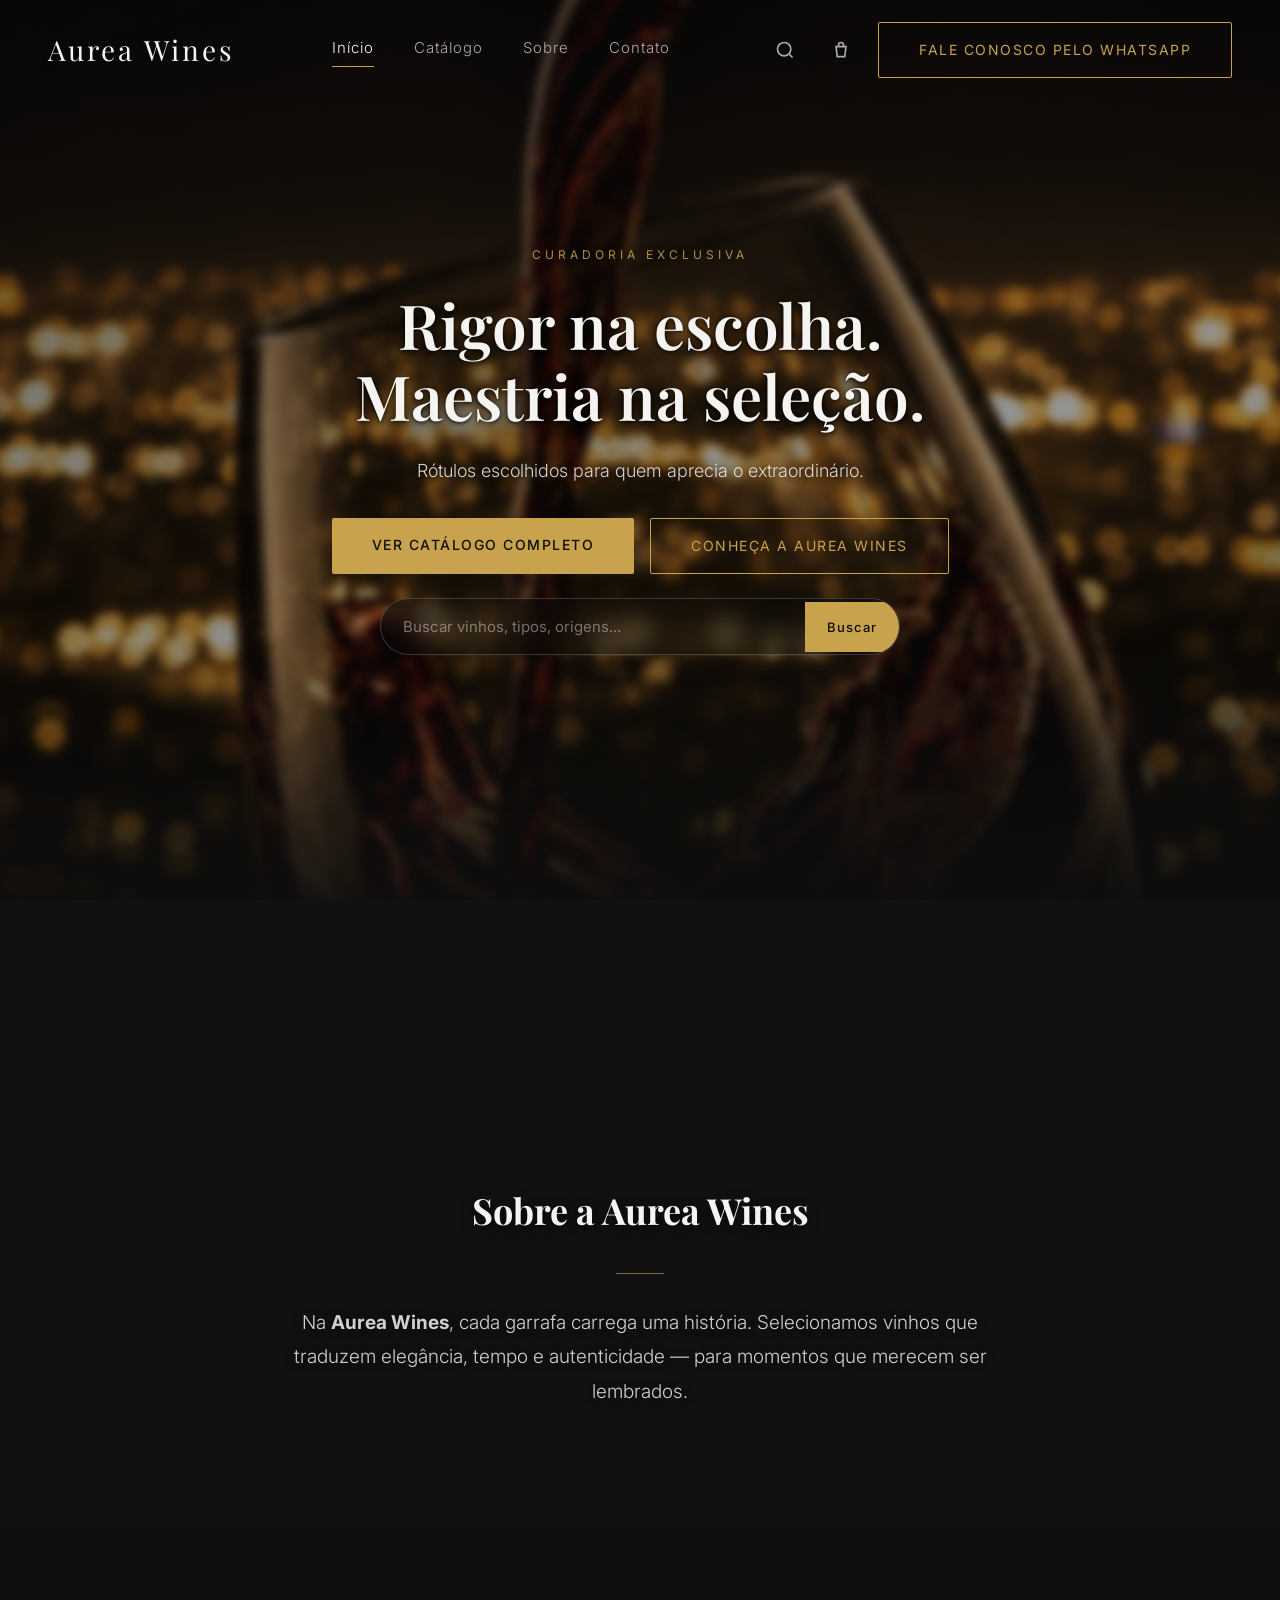
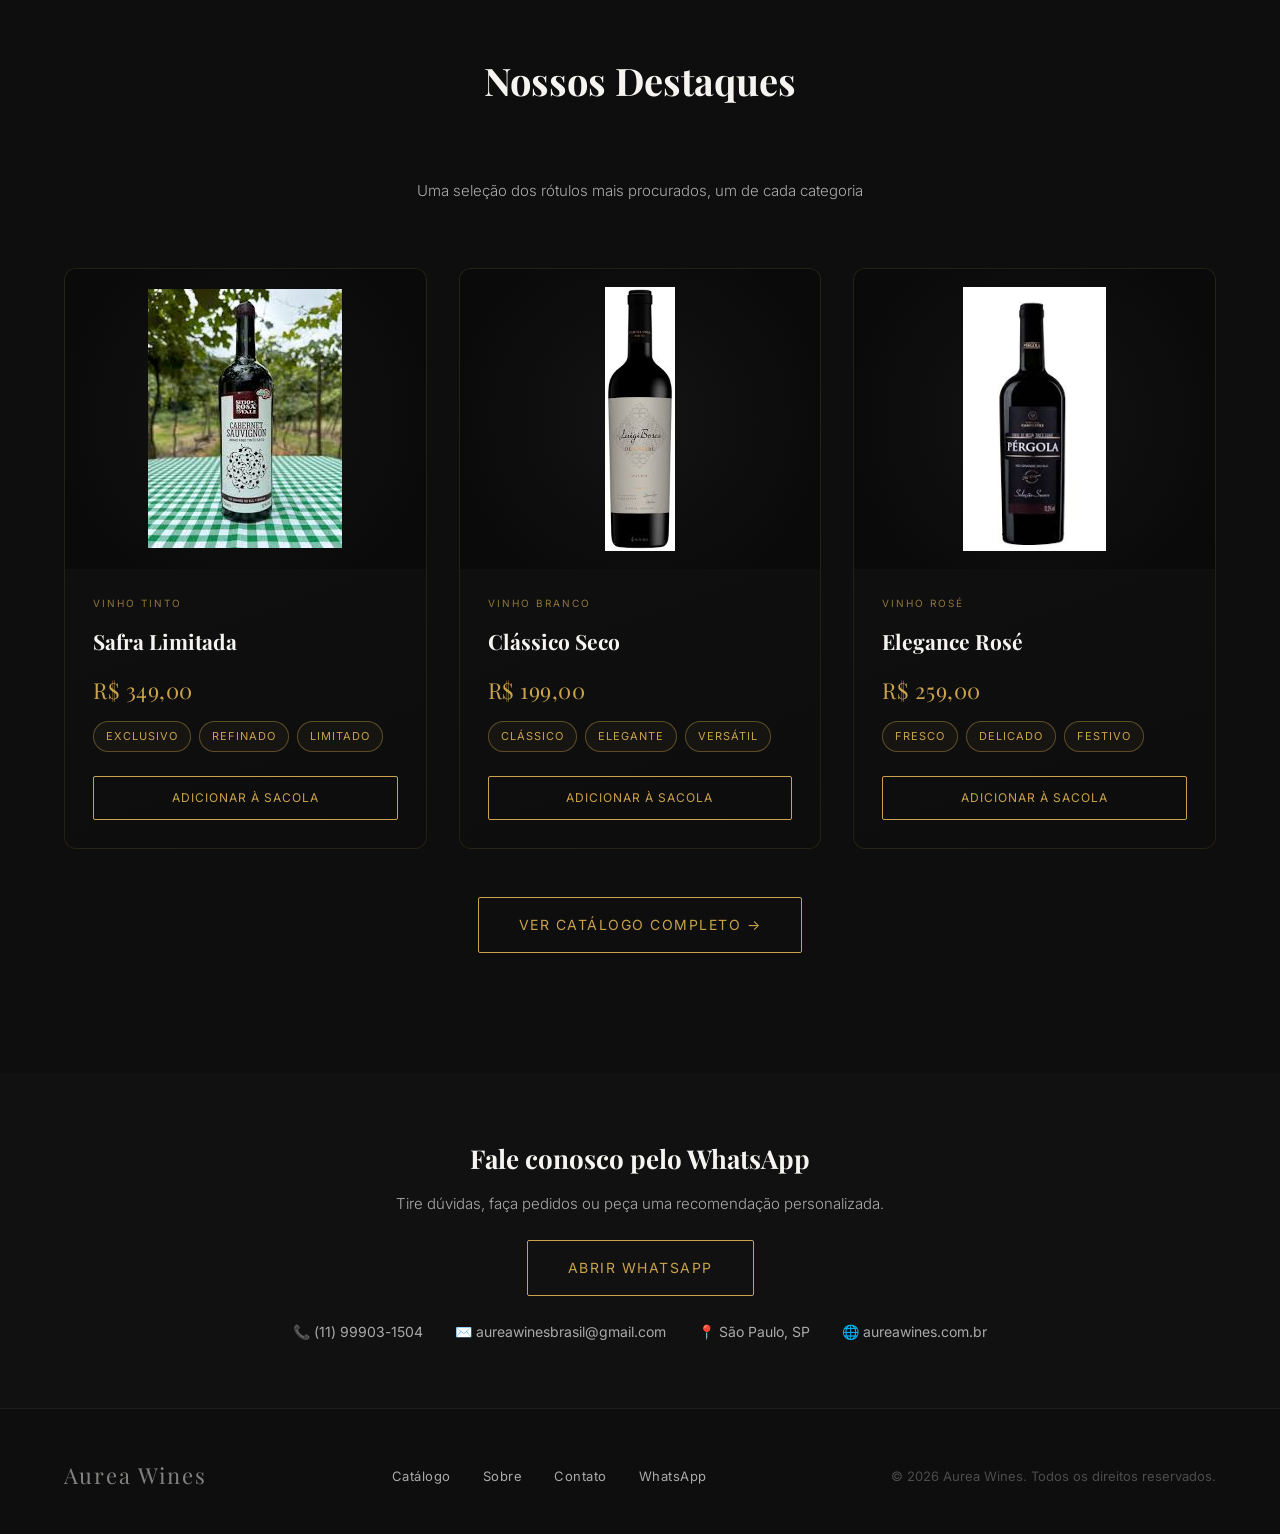
==== commit b0624bd5: "fix: second try to fix problems" ====
--- a/html/index.html
+++ b/html/index.html
@@ -3,7 +3,7 @@
   <head>
     <meta charset="UTF-8" />
     <meta name="viewport" content="width=device-width, initial-scale=1.0" />
-    <title>Aurea Wines — Rótulos selecionados com rigor</title>
+    <title>Aurea Wines</title>
     <meta
       name="description"
       content="Vinhos selecionados com rigor para quem aprecia o extraordinário."
--- a/css/style.css
+++ b/css/style.css
@@ -1910,39 +1910,99 @@
 }
 
 @media (max-width: 768px) {
-  .hamburger-btn {
-    display: flex;
-  }
-
-  /* Grid de 3 colunas: hamburguer | logo | ícones */
+  /* Header: grid 2 linhas
+     Linha 1: hamburguer | logo | sacola
+     Linha 2: barra de pesquisa (full width)         */
   .header-content {
     display: grid;
     grid-template-columns: 44px 1fr 44px;
+    grid-template-rows: auto auto;
     align-items: center;
-    gap: 0;
+    column-gap: 0;
+    row-gap: 10px;
+    padding: 12px 16px;
+    max-width: 100%;
   }
 
   .hamburger-btn {
-    order: -1;
+    grid-column: 1;
+    grid-row: 1;
     justify-self: start;
+    align-self: center;
+    display: flex;
   }
 
   .logo {
-    order: 0;
+    grid-column: 2;
+    grid-row: 1;
     text-align: center;
     justify-self: center;
-  }
-
-  /* Nav some no mobile */
+    align-self: center;
+    font-size: 22px;
+  }
+
+  .header-actions {
+    grid-column: 3;
+    grid-row: 1;
+    justify-self: end;
+    align-self: center;
+    gap: 0;
+  }
+
+  /* Esconde ícone de lupa — busca vai pra linha 2 */
+  .icon-btn[aria-label="Buscar"] {
+    display: none;
+  }
+
+  /* Barra de pesquisa ocupa linha 2 inteira */
+  .mobile-header-search {
+    grid-column: 1 / -1;
+    grid-row: 2;
+  }
+
   .nav-center {
     display: none;
   }
-
-  /* Ícones vão pra direita — esconde o WA e mostra só lupa + sacola */
-  .header-actions {
-    order: 1;
-    justify-self: end;
-    gap: 8px;
+}
+
+/* ── Barra de pesquisa mobile (linha 2 do header) ── */
+.mobile-header-search {
+  display: none; /* só aparece no mobile via grid */
+}
+
+.mobile-search-wrap {
+  display: flex;
+  align-items: center;
+  gap: 10px;
+  background: rgba(255, 255, 255, 0.06);
+  border: 1px solid rgba(201, 162, 77, 0.2);
+  border-radius: 999px;
+  padding: 9px 16px;
+  transition: border-color 0.25s;
+}
+
+.mobile-search-wrap:focus-within {
+  border-color: rgba(201, 162, 77, 0.55);
+}
+
+.mobile-search-wrap input {
+  flex: 1;
+  background: transparent;
+  border: none;
+  outline: none;
+  font-size: 14px;
+  font-family: var(--font-text);
+  color: var(--color-offwhite);
+  caret-color: var(--color-gold);
+}
+
+.mobile-search-wrap input::placeholder {
+  color: rgba(170, 170, 170, 0.45);
+}
+
+@media (max-width: 768px) {
+  .mobile-header-search {
+    display: block;
   }
 }
 
@@ -2062,3 +2122,10 @@
   background: rgba(201, 162, 77, 0.08);
   border-color: var(--color-gold);
 }
+
+/* páginas internas no mobile */
+@media (max-width: 768px) {
+  body.internal-page {
+    padding-top: 90px;
+  }
+}
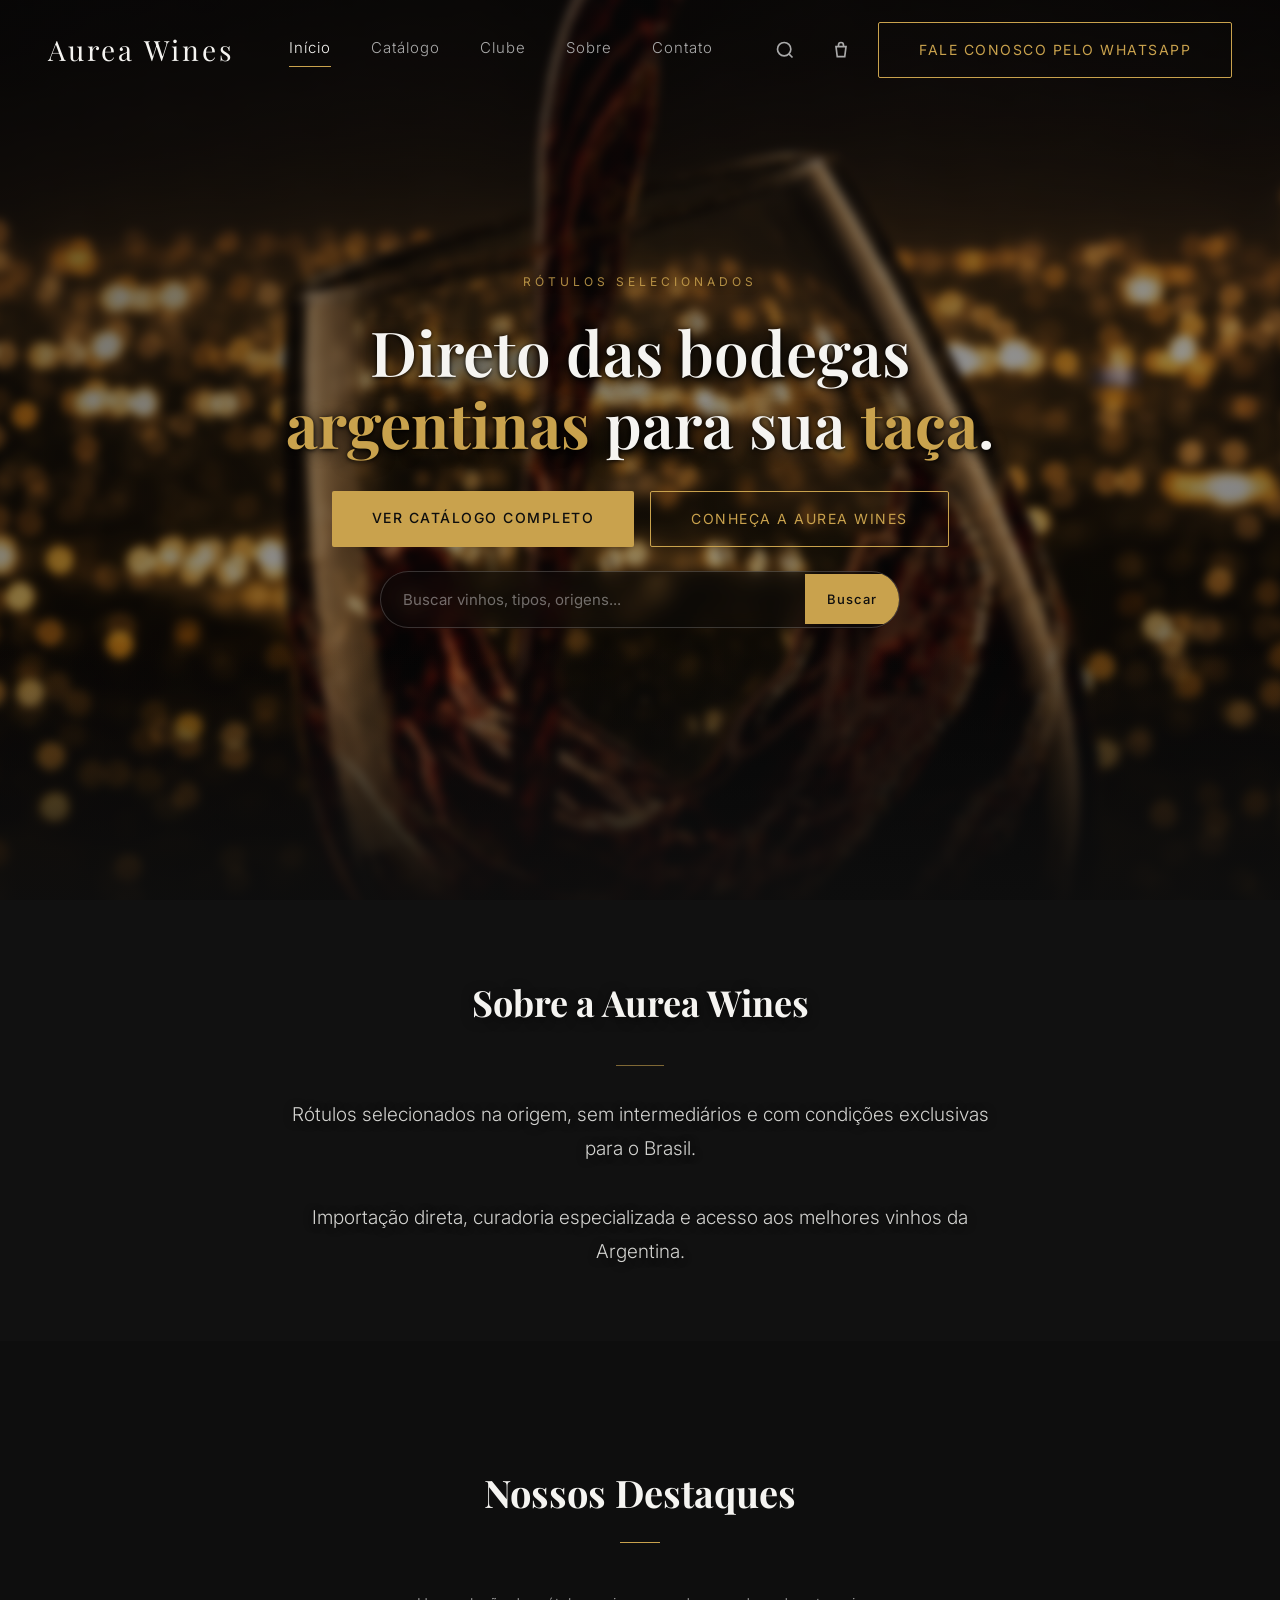
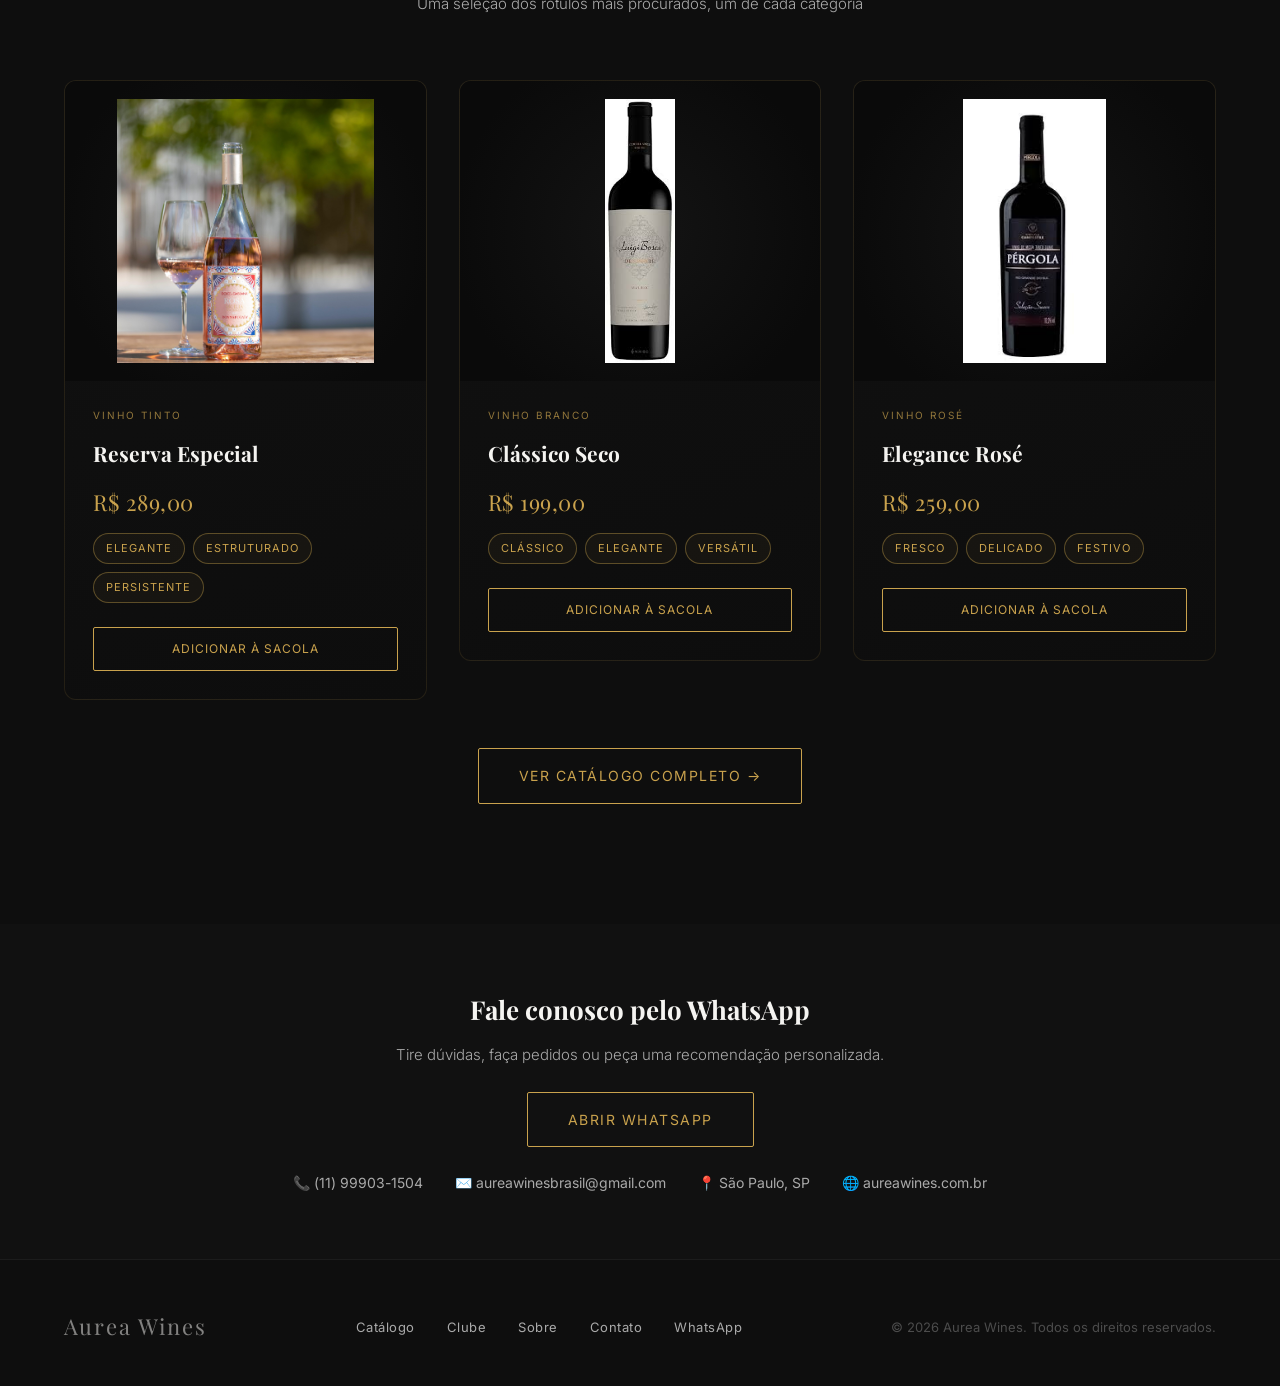
==== commit ac0d041a: "feat: new page + fixes" ====
--- a/html/index.html
+++ b/html/index.html
@@ -46,6 +46,10 @@
         font-size: 14px;
         color: var(--color-muted);
       }
+      .hero-highlight {
+        color: var(--color-gold);
+        font-weight: 700;
+      }
     </style>
   </head>
   <body>
@@ -56,6 +60,7 @@
         <nav class="nav nav-center">
           <a href="index.html" class="active">Início</a>
           <a href="catalogo.html">Catálogo</a>
+          <a href="clube.html">Clube</a>
           <a href="sobre.html">Sobre</a>
           <a href="contato.html">Contato</a>
         </nav>
@@ -92,9 +97,12 @@
     <div class="bg-section">
       <section class="hero" id="home">
         <div class="hero-content container reveal">
-          <span class="hero-eyebrow">Curadoria exclusiva</span>
-          <h2>Rigor na escolha.<br />Maestria na seleção.</h2>
-          <p>Rótulos escolhidos para quem aprecia o extraordinário.</p>
+          <span class="hero-eyebrow">Rótulos selecionados</span>
+          <h2>
+            Direto das bodegas
+            <span class="hero-highlight">argentinas</span>
+            para sua <span class="hero-highlight">taça</span>.
+          </h2>
           <div class="hero-actions">
             <a href="catalogo.html" class="btn-primary"
               >Ver Catálogo Completo</a
@@ -119,9 +127,11 @@
           <h3>Sobre a Aurea Wines</h3>
           <div class="manifesto-divider"></div>
           <p>
-            Na <strong>Aurea Wines</strong>, cada garrafa carrega uma história.
-            Selecionamos vinhos que traduzem elegância, tempo e autenticidade —
-            para momentos que merecem ser lembrados.
+            Rótulos selecionados na origem, sem intermediários e com condições
+            exclusivas para o Brasil.<br /><br />
+
+            Importação direta, curadoria especializada e acesso aos melhores
+            vinhos da Argentina.
           </p>
         </div>
       </section>
@@ -202,6 +212,7 @@
           <span class="footer-logo">Aurea Wines</span>
           <nav class="footer-links">
             <a href="catalogo.html">Catálogo</a>
+            <a href="clube.html">Clube</a>
             <a href="sobre.html">Sobre</a>
             <a href="contato.html">Contato</a>
             <a href="https://wa.me/5511999031504" target="_blank">WhatsApp</a>
--- a/css/style.css
+++ b/css/style.css
@@ -446,7 +446,7 @@
    -------------------------------- */
 .manifesto {
   position: relative;
-  padding: calc(var(--section-padding) + 160px) 0 var(--section-padding);
+  padding: 72px 0;
   background-color: var(--color-black-soft);
   text-align: center;
   overflow: hidden;
@@ -1778,6 +1778,15 @@
 }
 
 @media (max-width: 768px) {
+
+  .header {
+    padding: 8px 0 6px;
+  }
+
+  .header.scrolled {
+    padding: 6px 0 4px;
+  }
+
   .header-content {
     padding: 0 20px;
   }
@@ -1854,7 +1863,16 @@
   }
 
   .wine-img {
-    height: 240px;
+    height: auto;
+    min-height: 240px;
+    padding: 20px 0;
+  }
+
+  .wine-img img {
+    width: auto;
+    height: auto;
+    max-height: 320px;
+    object-fit: contain;
   }
 
   .contato-grid {
@@ -1919,8 +1937,8 @@
     grid-template-rows: auto auto;
     align-items: center;
     column-gap: 0;
-    row-gap: 10px;
-    padding: 12px 16px;
+    row-gap: 6px;
+    padding: 6px 16px 10px;
     max-width: 100%;
   }
 
@@ -1974,7 +1992,7 @@
   display: flex;
   align-items: center;
   gap: 10px;
-  background: rgba(255, 255, 255, 0.06);
+  background: rgba(20, 20, 20, 0.82);
   border: 1px solid rgba(201, 162, 77, 0.2);
   border-radius: 999px;
   padding: 9px 16px;
@@ -2126,6 +2144,6 @@
 /* páginas internas no mobile */
 @media (max-width: 768px) {
   body.internal-page {
-    padding-top: 90px;
-  }
-}+    padding-top: 80px;
+  }
+}
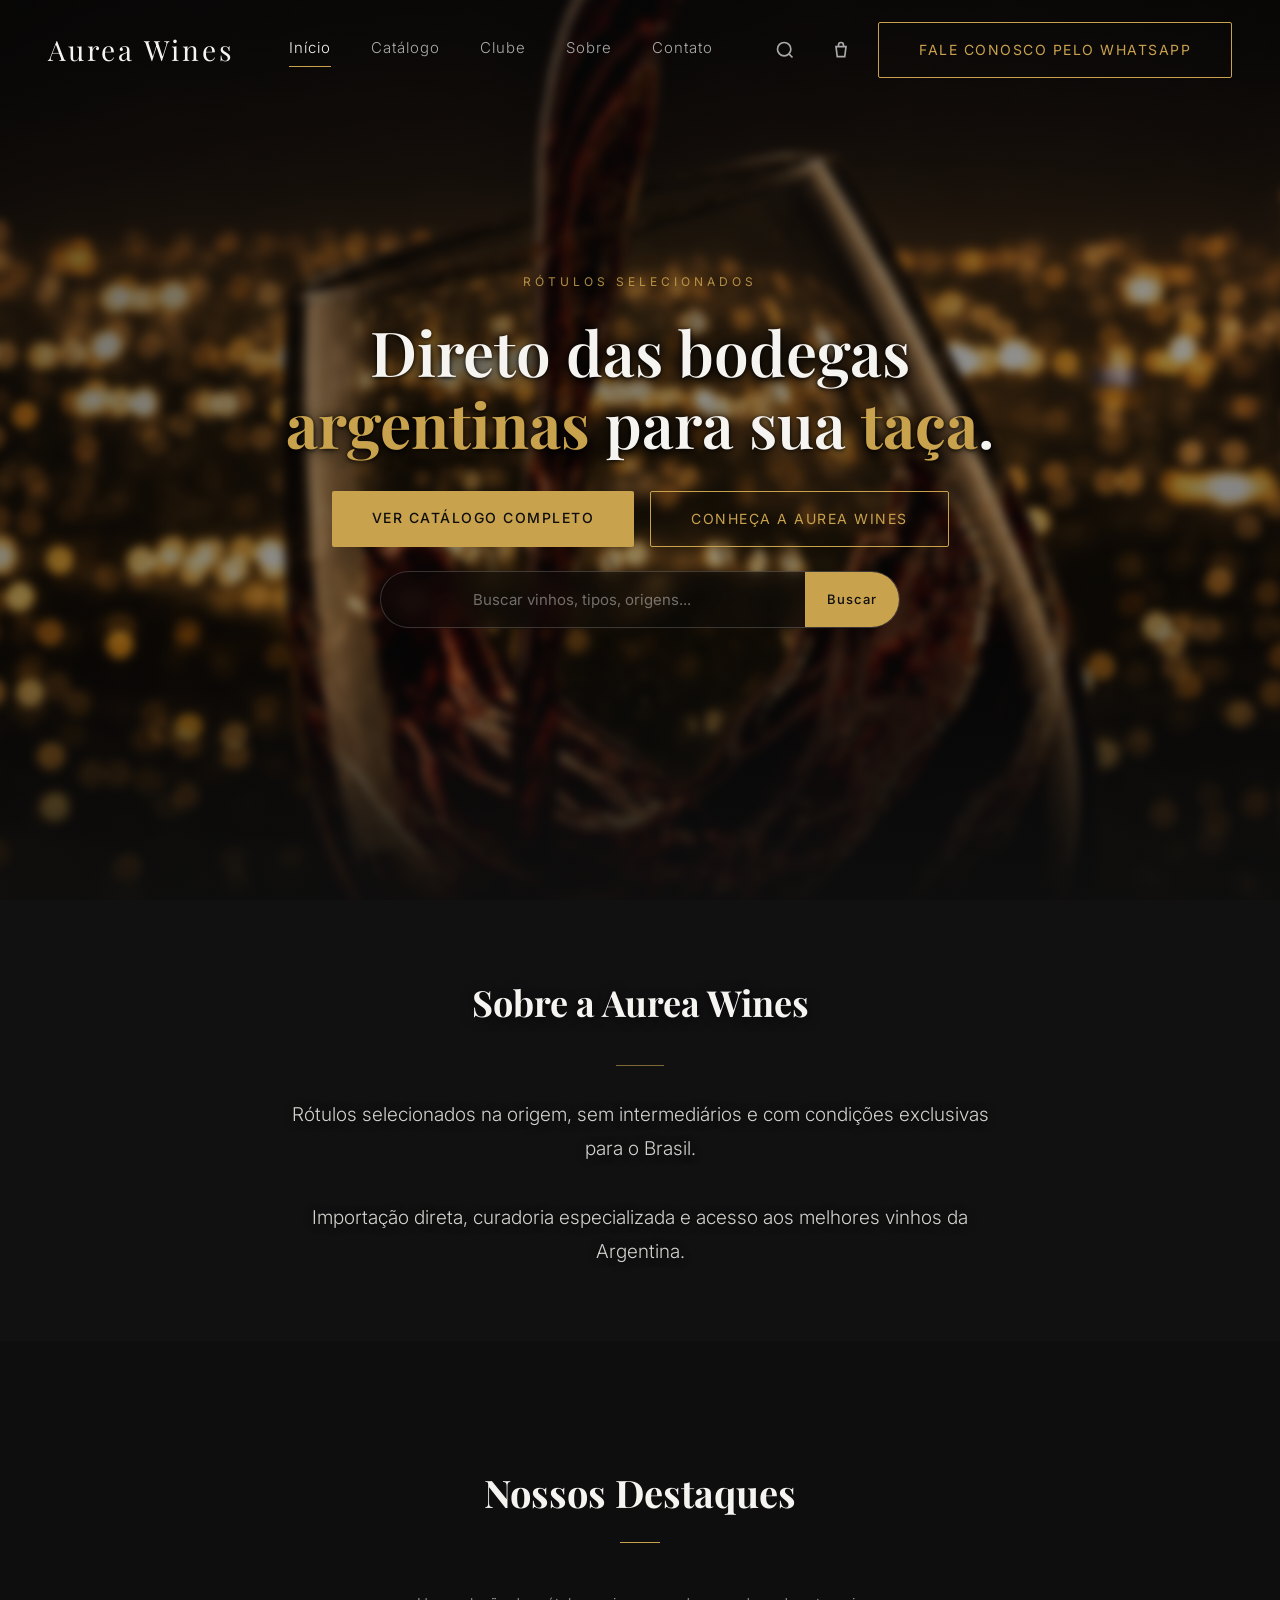
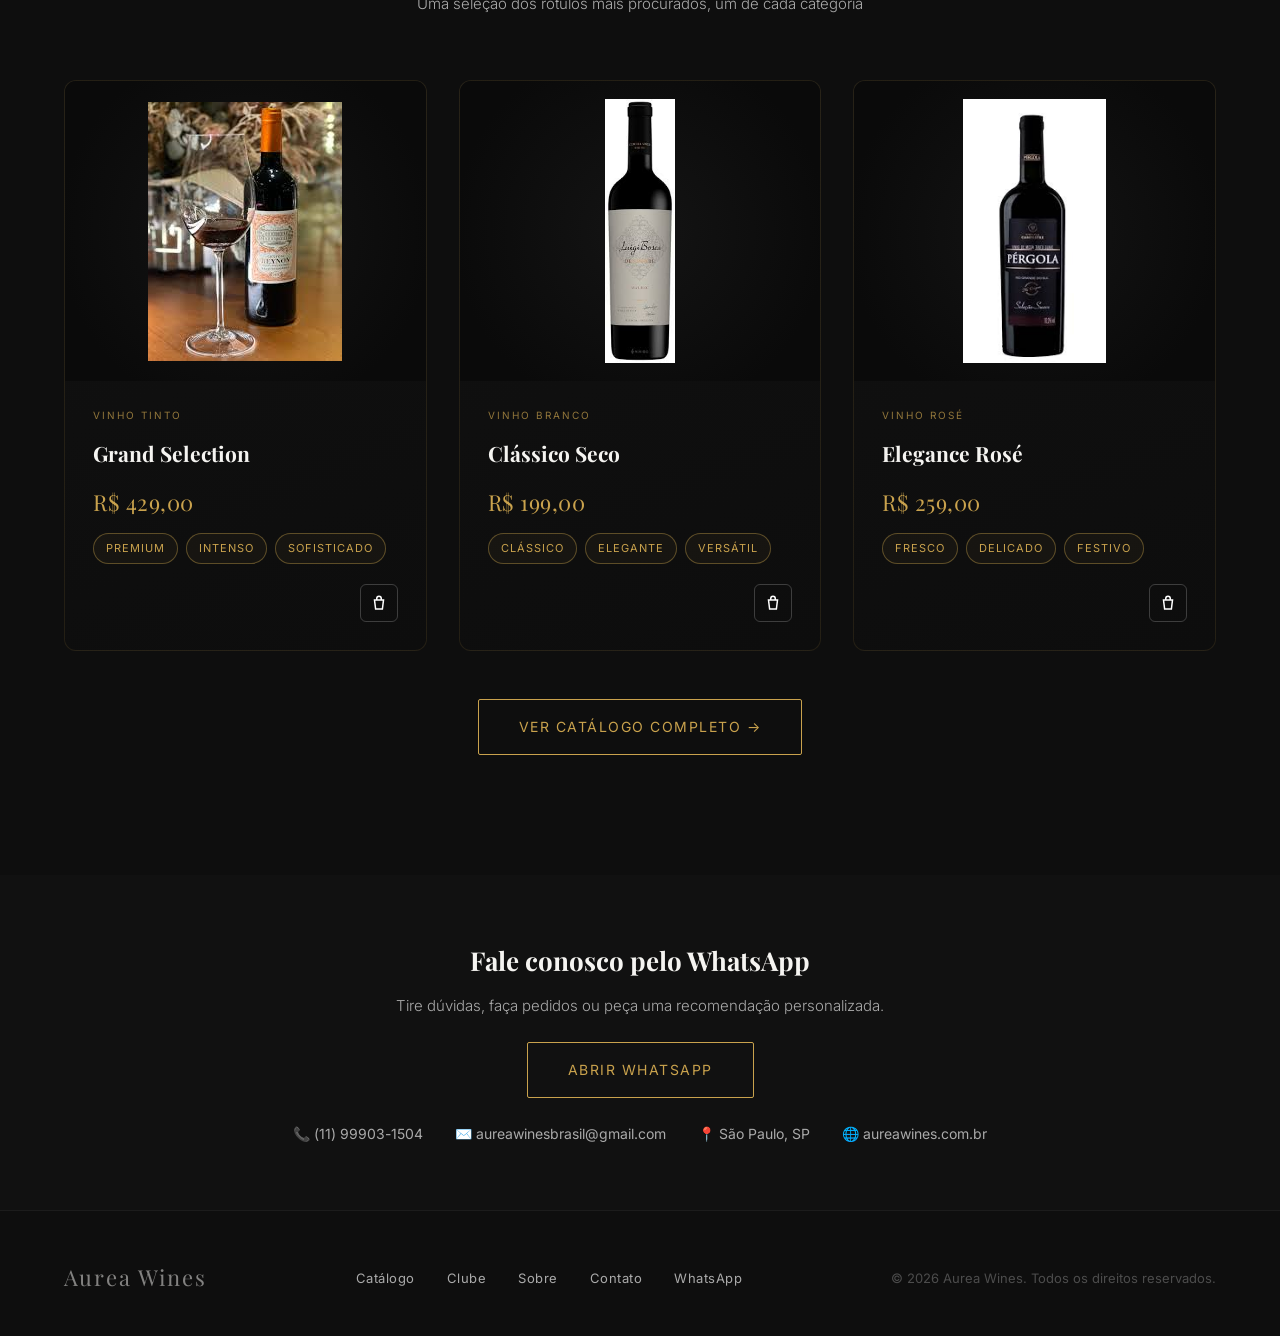
==== commit 5adc77b6: "feat: added search suggestions" ====
--- a/html/index.html
+++ b/html/index.html
@@ -49,6 +49,18 @@
       .hero-highlight {
         color: var(--color-gold);
         font-weight: 700;
+      }
+      /* Botão Buscar: altura completa da barra */
+      .hero-search {
+        align-items: stretch;
+        overflow: hidden;
+      }
+      .hero-search > button {
+        align-self: stretch;
+        height: auto !important;
+        min-height: 50px;
+        margin-bottom: 0;
+        padding-bottom: 0;
       }
     </style>
   </head>
@@ -111,12 +123,20 @@
           </div>
           <!-- Barra de busca rápida -->
           <div class="hero-search">
-            <input
-              type="text"
-              id="heroSearchInput"
-              placeholder="Buscar vinhos, tipos, origens..."
-              autocomplete="off"
-            />
+            <div class="hero-search-wrap">
+              <input
+                type="text"
+                id="heroSearchInput"
+                placeholder="Buscar vinhos, tipos, origens..."
+                autocomplete="off"
+              />
+
+              <div
+                id="heroSearchSuggestions"
+                class="hero-search-suggestions"
+              ></div>
+            </div>
+
             <button onclick="heroSearchGo()">Buscar</button>
           </div>
         </div>
@@ -335,12 +355,15 @@
                     .join("")}</div>`
                 : ""
             }
-            <div class="wine-actions">
-              <button class="btn-outline add-to-cart"
+            <div class="wine-actions" style="display:flex;justify-content:flex-end;margin-top:8px;">
+              <button class="cart-icon-btn"
                 data-name="${esc(p.title)}" data-price="${p.price}"
                 data-variant-id="${p.variantId}" data-image="${p.image}"
-                onclick="event.preventDefault();event.stopPropagation();">
-                Adicionar à Sacola
+                onclick="event.preventDefault();event.stopPropagation();addToCartBtn(this);"
+                aria-label="Adicionar à sacola">
+                <svg viewBox="0 0 24 24" width="18" height="18" stroke="currentColor" fill="none" stroke-width="2">
+                  <path d="M6 8h12l-1.5 12h-9L6 8z"/><path d="M9 8V6a3 3 0 0 1 6 0v2"/>
+                </svg>
               </button>
             </div>
           </div>
@@ -358,6 +381,14 @@
           }),
         );
       })();
+
+      // Sugestões do hero
+      if (typeof window.attachSuggestions === "function") {
+        window.attachSuggestions(
+          document.getElementById("heroSearchInput"),
+          document.querySelector(".hero-search"), // inclui o botão "Buscar"
+        );
+      }
     </script>
   </body>
 </html>
--- a/css/style.css
+++ b/css/style.css
@@ -378,6 +378,60 @@
 
 .hero-search button:hover {
   opacity: 0.88;
+}
+
+.hero-search-wrap {
+  position: relative;
+  width: 100%;
+}
+
+.hero-search-suggestions {
+  position: absolute;
+  top: calc(100% + 10px);
+  left: 0;
+  width: 100%;
+  background: #111;
+  border: 1px solid rgba(201, 162, 77, 0.15);
+  border-radius: 12px;
+  overflow: hidden;
+  display: none;
+  z-index: 20;
+}
+
+.hero-search-suggestions.active {
+  display: block;
+}
+
+.hero-search-suggestion {
+  display: flex;
+  align-items: center;
+  gap: 14px;
+  padding: 12px 14px;
+  text-decoration: none;
+  color: var(--color-offwhite);
+  transition: background 0.2s;
+}
+
+.hero-search-suggestion:hover {
+  background: rgba(255, 255, 255, 0.04);
+}
+
+.hero-search-suggestion img {
+  width: 42px;
+  height: 58px;
+  object-fit: contain;
+  flex-shrink: 0;
+}
+
+.hero-search-suggestion strong {
+  display: block;
+  font-size: 14px;
+  margin-bottom: 4px;
+}
+
+.hero-search-suggestion span {
+  font-size: 12px;
+  color: var(--color-muted);
 }
 
 /* --------------------------------
@@ -1544,14 +1598,18 @@
   border-radius: 8px;
   background: rgba(255, 255, 255, 0.025);
   border: 1px solid transparent;
+  text-decoration: none;
+  color: inherit;
   transition:
     border-color 0.2s,
-    background 0.2s;
+    background 0.2s,
+    transform 0.2s;
 }
 
 .search-result-card:hover {
-  background: rgba(201, 162, 77, 0.05);
-  border-color: rgba(201, 162, 77, 0.15);
+  border-color: rgba(201, 162, 77, 0.3);
+  background: rgba(255, 255, 255, 0.04);
+  transform: translateY(-2px);
 }
 
 .search-result-img {
@@ -1590,12 +1648,13 @@
   color: var(--color-gold);
   opacity: 0.7;
   display: block;
-  margin-bottom: 4px;
+  margin-bottom: 1px;
 }
 
 .search-result-info h4 {
   font-family: var(--font-title);
-  font-size: 15px;
+  font-size: 17px;
+  font-weight: 500;
   color: var(--color-offwhite);
   white-space: nowrap;
   overflow: hidden;
@@ -1778,7 +1837,6 @@
 }
 
 @media (max-width: 768px) {
-
   .header {
     padding: 8px 0 6px;
   }
@@ -2147,3 +2205,58 @@
     padding-top: 80px;
   }
 }
+
+/* ── Botão ícone sacola ─────────────────────── */
+.cart-icon-btn {
+  width: 38px;
+  height: 38px;
+  display: flex;
+  align-items: center;
+  justify-content: center;
+  background: transparent;
+  border: 1px solid rgba(255, 255, 255, 0.2);
+  border-radius: 6px;
+  color: var(--color-text, #fff);
+  cursor: pointer;
+  flex-shrink: 0;
+  touch-action: manipulation;
+  transition:
+    background 0.2s,
+    border-color 0.2s,
+    color 0.2s;
+}
+.cart-icon-btn:hover,
+.cart-icon-btn:focus {
+  background: rgba(255, 255, 255, 0.08);
+  border-color: var(--color-gold);
+  color: var(--color-gold);
+  outline: none;
+}
+.cart-icon-btn.added {
+  border-color: var(--color-gold);
+  color: var(--color-gold);
+}
+/* Mobile: área de toque maior sem aumentar visualmente */
+@media (max-width: 768px) {
+  .cart-icon-btn {
+    width: 44px;
+    height: 44px;
+  }
+}
+/* Footer mobile centralizado */
+@media (max-width: 768px) {
+  .footer-inner {
+    flex-direction: column;
+    align-items: center;
+    text-align: center;
+    gap: 20px;
+  }
+  .footer-links {
+    justify-content: center;
+    flex-wrap: wrap;
+    gap: 12px 20px;
+  }
+  .footer-copy {
+    text-align: center;
+  }
+}
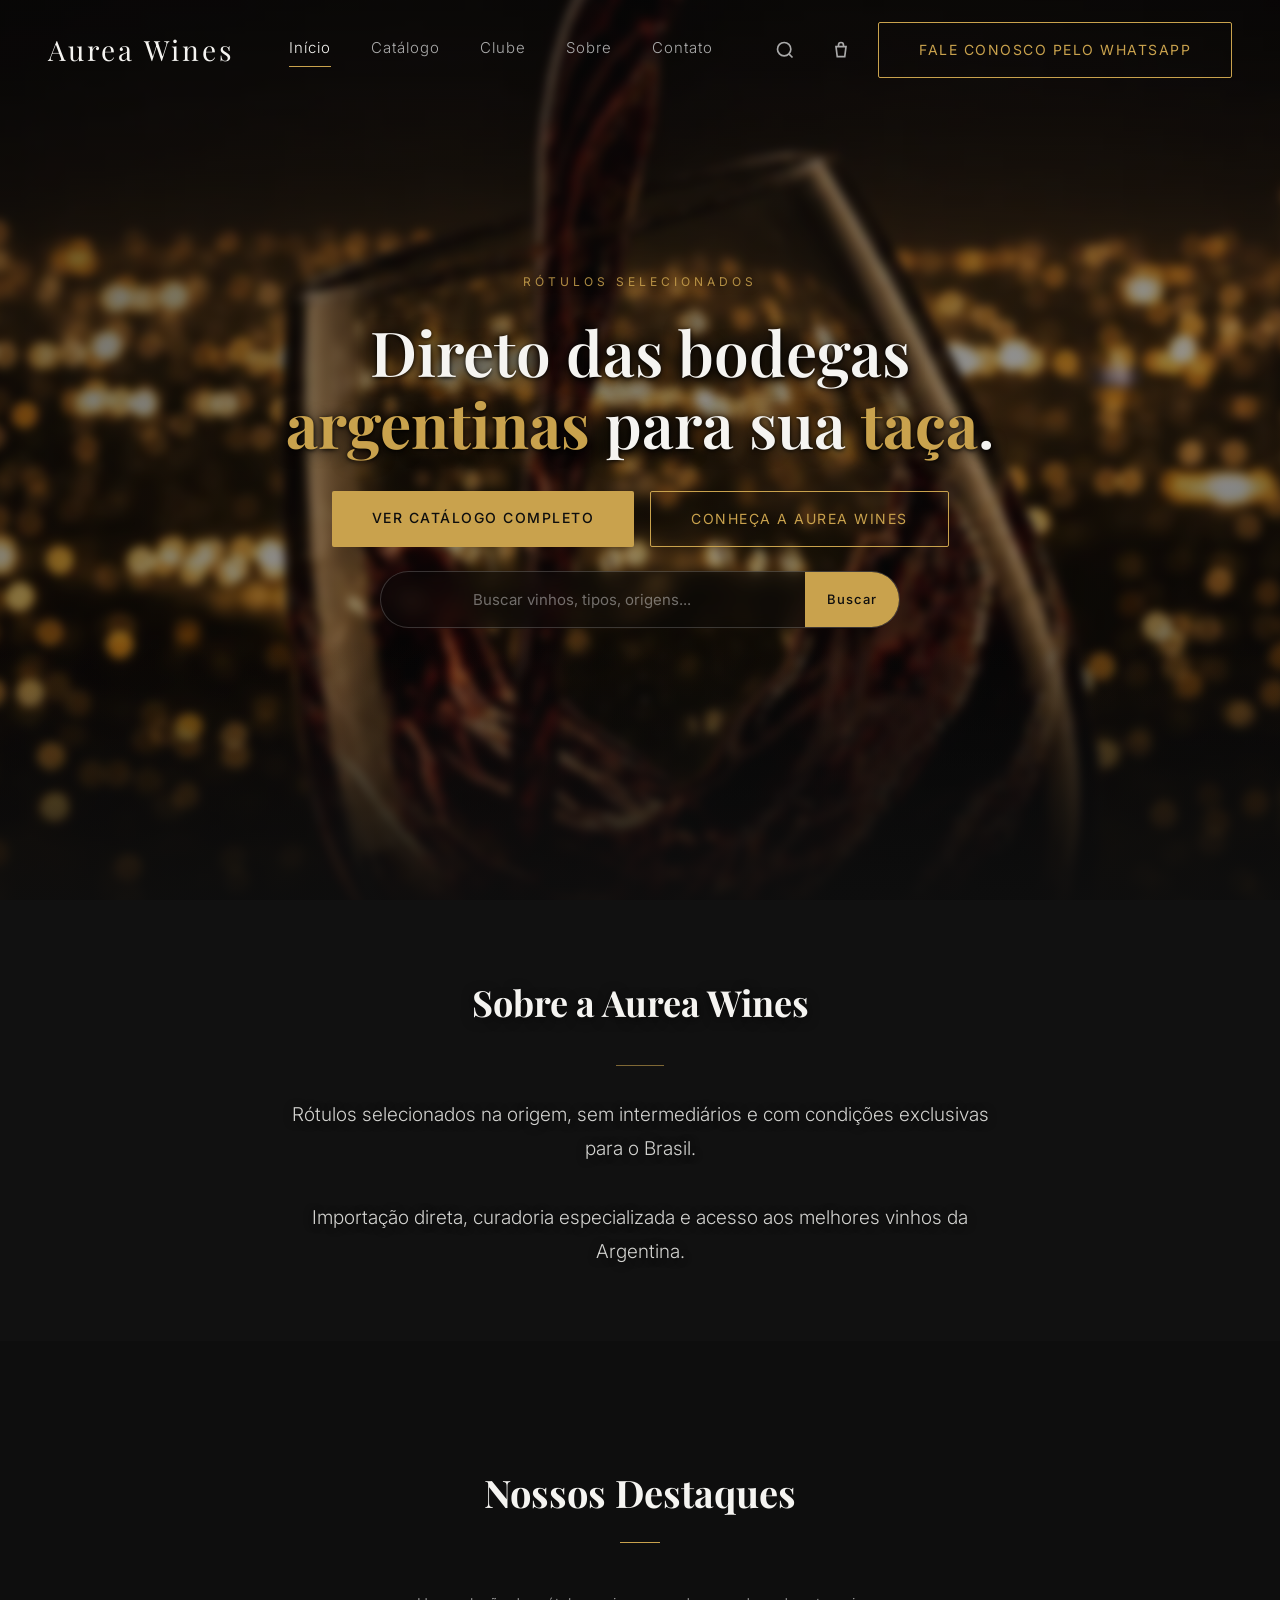
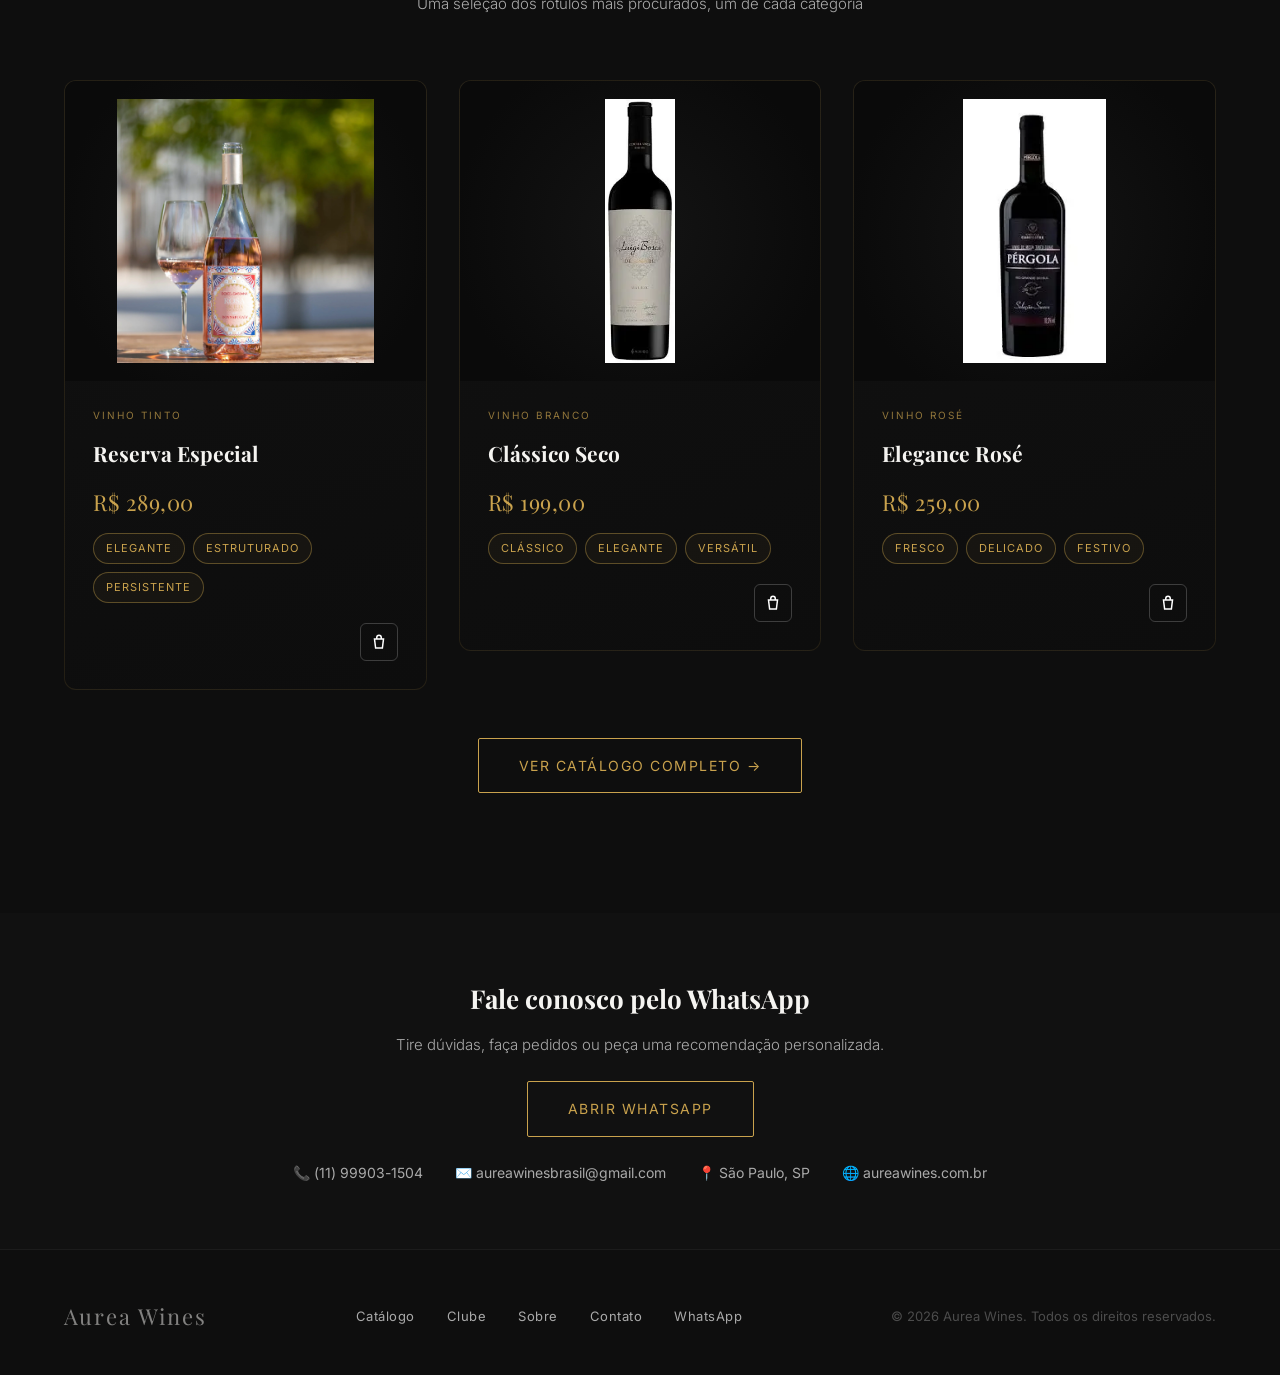
==== commit e95d24b9: "fix: more bugs and desempenho" ====
--- a/html/index.html
+++ b/html/index.html
@@ -11,10 +11,13 @@
     <link rel="icon" type="image/png" href="../assets/images/Logo.png" />
     <link rel="preconnect" href="https://fonts.googleapis.com" />
     <link rel="preconnect" href="https://fonts.gstatic.com" crossorigin />
-    <link
+    <link rel="preload" as="style"
       href="https://fonts.googleapis.com/css2?family=Playfair+Display:wght@400;600&family=Inter:wght@300;400;500&display=swap"
-      rel="stylesheet"
-    />
+      onload="this.onload=null;this.rel='stylesheet'">
+    <noscript>
+      <link rel="stylesheet"
+        href="https://fonts.googleapis.com/css2?family=Playfair+Display:wght@400;600&family=Inter:wght@300;400;500&display=swap">
+    </noscript>
     <link rel="stylesheet" href="../css/reset.css" />
     <link rel="stylesheet" href="../css/variables.css" />
     <link rel="stylesheet" href="../css/style.css" />
@@ -104,7 +107,7 @@
         </div>
       </div>
     </header>
-
+    <main>
     <!-- HERO + MANIFESTO -->
     <div class="bg-section">
       <section class="hero" id="home">
@@ -224,7 +227,7 @@
         </div>
       </div>
     </section>
-
+    </main>
     <!-- FOOTER -->
     <footer class="footer reveal">
       <div class="container">
--- a/css/style.css
+++ b/css/style.css
@@ -203,7 +203,6 @@
 .hero {
   height: 100vh;
   min-height: 680px;
-  background: url("../assets/images/hero-home.jpg") center / cover no-repeat;
   position: relative;
   display: flex;
   align-items: center;
@@ -302,7 +301,7 @@
   content: "";
   position: absolute;
   inset: -30px;
-  background: url("../assets/images/vinhoMenu.png") center / cover no-repeat;
+  background: url("../assets/images/hero-home.webp") center / cover no-repeat;
   filter: blur(5px);
   z-index: 0;
 }
@@ -477,7 +476,7 @@
   content: "";
   position: absolute;
   inset: -30px;
-  background: url("../assets/images/vinhoMenu.png") center / cover no-repeat;
+  background: url("../assets/images/hero-home.webp") center / cover no-repeat;
   filter: blur(5px);
   z-index: 0;
 }
@@ -2260,3 +2259,11 @@
     text-align: center;
   }
 }
+/* Previne zoom automático do iOS ao focar inputs */
+@media (max-width: 768px) {
+  #heroSearchInput,
+  #mobileSearchInput,
+  #searchInput {
+    font-size: 16px !important;
+  }
+}
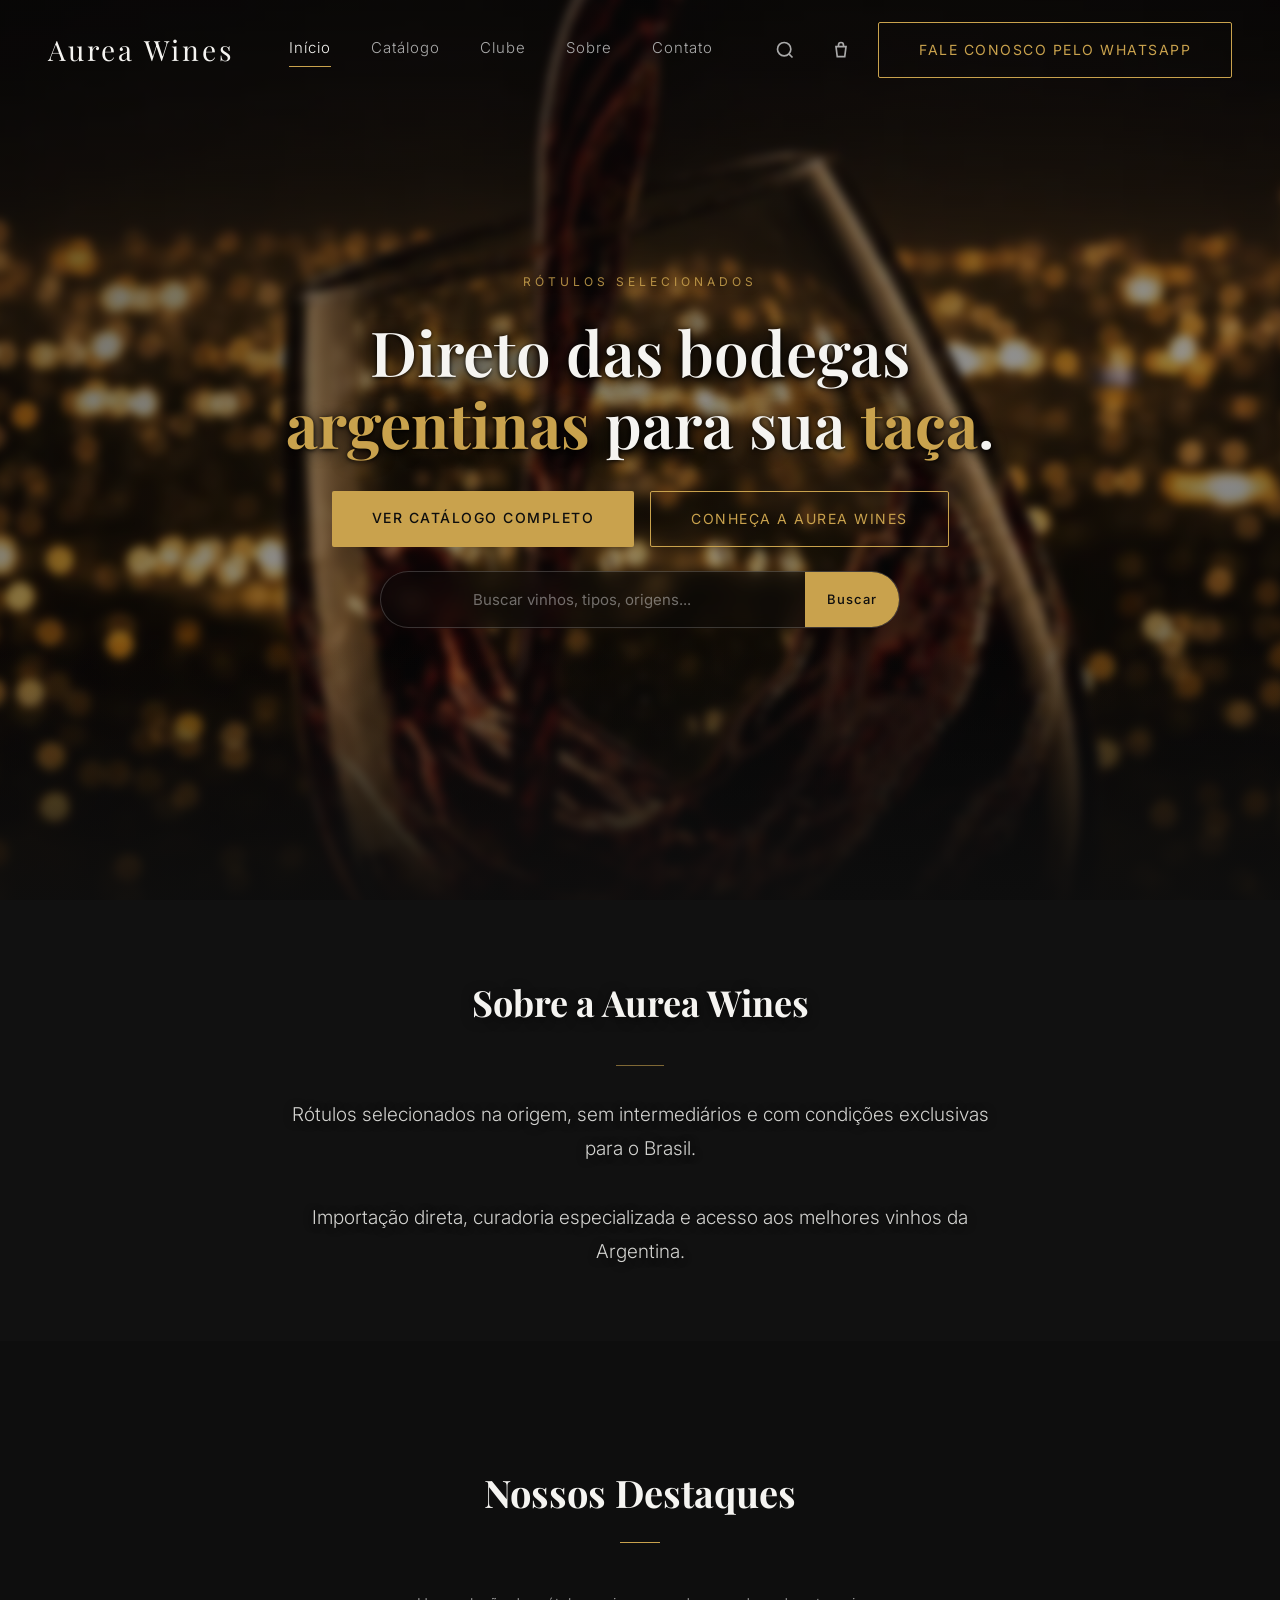
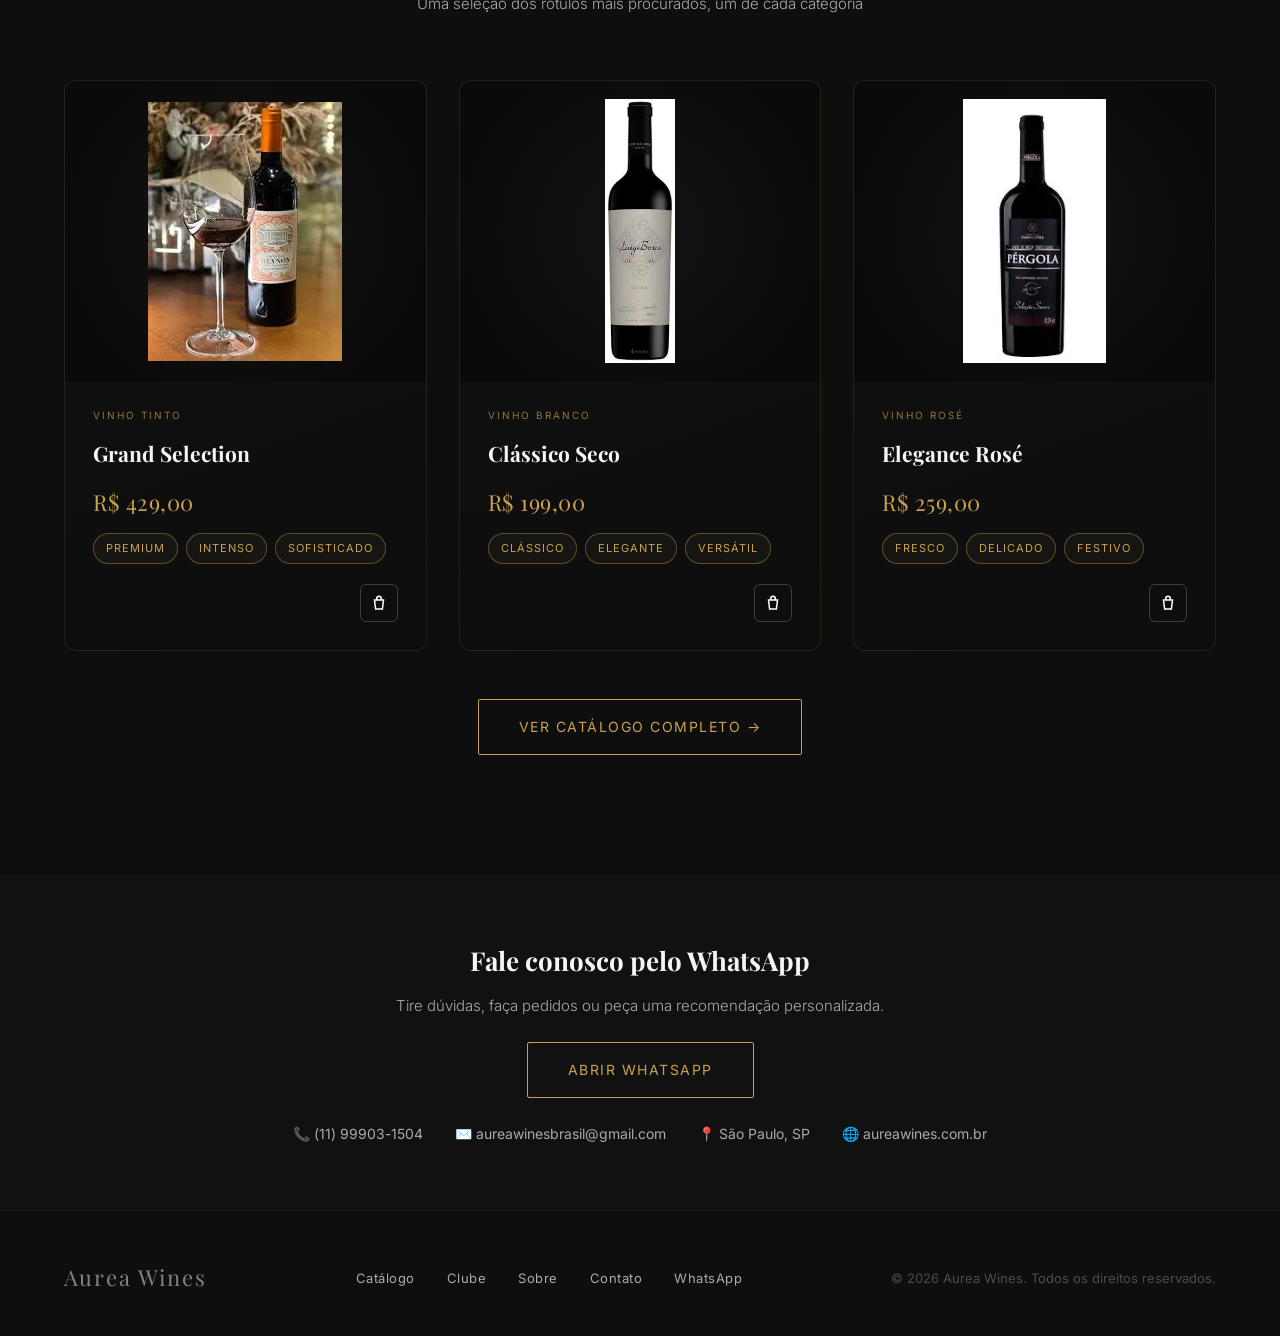
==== commit a7c90d53: "fix: trying to better the score" ====
--- a/html/index.html
+++ b/html/index.html
@@ -11,6 +11,7 @@
     <link rel="icon" type="image/png" href="../assets/images/Logo.png" />
     <link rel="preconnect" href="https://fonts.googleapis.com" />
     <link rel="preconnect" href="https://fonts.gstatic.com" crossorigin />
+    <link rel="preconnect" href="https://aurea-wines-2.myshopify.com" crossorigin>
     <link rel="preload" as="style"
       href="https://fonts.googleapis.com/css2?family=Playfair+Display:wght@400;600&family=Inter:wght@300;400;500&display=swap"
       onload="this.onload=null;this.rel='stylesheet'">
@@ -269,12 +270,13 @@
       </div>
     </div>
 
-    <script src="../js/shopify.js"></script>
-    <script src="../js/cart.js"></script>
-    <script src="../js/search.js"></script>
-    <script src="../js/mobile-nav.js"></script>
-    <script src="../js/animation-scroll.js"></script>
+    <script src="../js/shopify.js" defer></script>
+    <script src="../js/cart.js" defer></script>
+    <script src="../js/search.js" defer></script>
+    <script src="../js/mobile-nav.js" defer></script>
+    <script src="../js/animation-scroll.js" defer></script>
     <script>
+      document.addEventListener('DOMContentLoaded', function () {
       function heroSearchGo() {
         const q = document.getElementById("heroSearchInput").value.trim();
         if (q)
@@ -392,6 +394,7 @@
           document.querySelector(".hero-search"), // inclui o botão "Buscar"
         );
       }
+      });
     </script>
   </body>
 </html>
